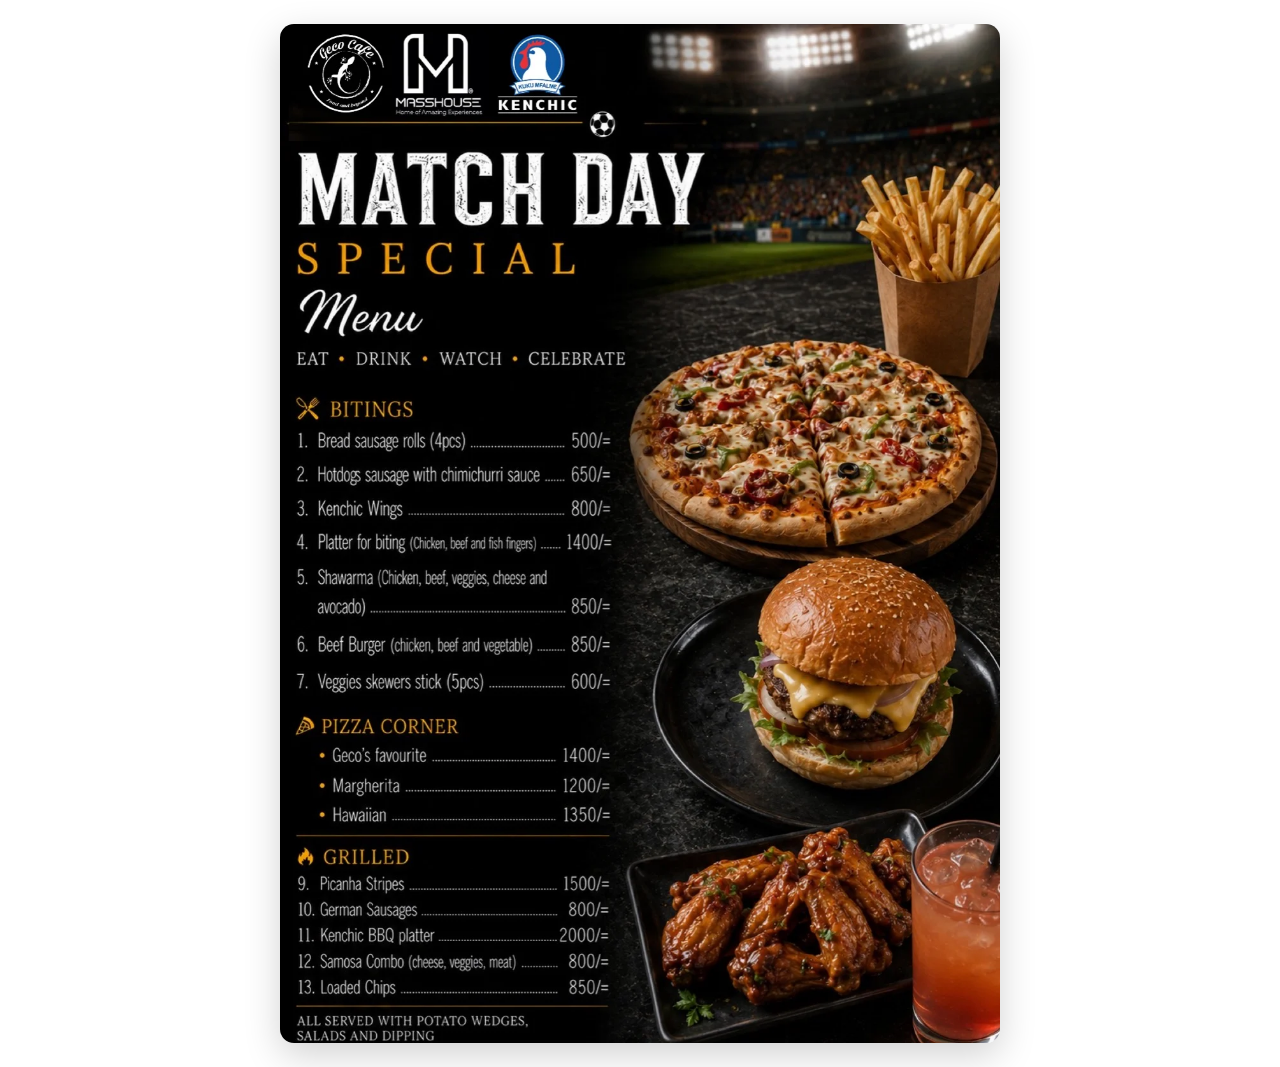
==== index.html @ 07a48db8 "new oage" ====
<!doctype html>
<html lang="en">
<head>
  <meta charset="utf-8">
  <meta name="viewport" content="width=device-width, initial-scale=1, viewport-fit=cover">
  <meta name="theme-color" content="#ffffff">

  <title>Match Day Special — Geco Cafe × Masshouse × Kenchic</title>
  <meta name="description" content="Match Day Special menu — bitings, pizza corner, grilled platters. Eat. Drink. Watch. Celebrate. Served at Masshouse with Geco Cafe and Kenchic.">

  <link rel="icon" type="image/png" sizes="32x32" href="assets/favicon-32.png">
  <link rel="icon" type="image/png" sizes="16x16" href="assets/favicon-16.png">
  <link rel="apple-touch-icon" href="assets/apple-touch-icon.png">
  <link rel="manifest" href="manifest.webmanifest">

  <meta property="og:type" content="website">
  <meta property="og:site_name" content="Match Day Special">
  <meta property="og:title" content="Match Day Special — Geco Cafe × Masshouse × Kenchic">
  <meta property="og:description" content="Bitings, pizza, grilled platters. Eat. Drink. Watch. Celebrate.">
  <meta property="og:image" content="assets/match-day-menu.jpg">

  <meta name="twitter:card" content="summary_large_image">
  <meta name="twitter:title" content="Match Day Special — Geco Cafe × Masshouse × Kenchic">
  <meta name="twitter:description" content="Bitings, pizza, grilled platters. Eat. Drink. Watch. Celebrate.">
  <meta name="twitter:image" content="assets/match-day-menu.jpg">

  <link rel="stylesheet" href="styles.css">
</head>
<body>
  <main class="menu">
    <picture>
      <source srcset="assets/match-day-menu.webp" type="image/webp">
      <img src="assets/match-day-menu.jpg"
           alt="Match Day Special menu — Geco Cafe, Masshouse, Kenchic. Bitings, Pizza Corner, and Grilled sections with prices in KES."
           width="1130" height="1600"
           decoding="async" fetchpriority="high">
    </picture>
  </main>
</body>
</html>
---- styles.css ----
* { box-sizing: border-box; }

html, body {
  margin: 0;
  padding: 0;
  background: #ffffff;
  font-family: -apple-system, BlinkMacSystemFont, "Segoe UI", Roboto, "Helvetica Neue", Arial, sans-serif;
  -webkit-text-size-adjust: 100%;
  -webkit-tap-highlight-color: transparent;
}

body {
  min-height: 100vh;
  min-height: 100dvh;
  display: flex;
  justify-content: center;
  align-items: center;
  padding: env(safe-area-inset-top) env(safe-area-inset-right) env(safe-area-inset-bottom) env(safe-area-inset-left);
}

.menu {
  width: 100%;
  max-width: 720px;
  margin: 0 auto;
}

.menu picture,
.menu img {
  display: block;
  width: 100%;
  height: auto;
}

@media (min-width: 760px) {
  body {
    padding-top: 24px;
    padding-bottom: 24px;
  }

  .menu {
    box-shadow: 0 12px 36px rgba(0, 0, 0, 0.18);
    border-radius: 14px;
    overflow: hidden;
  }
}
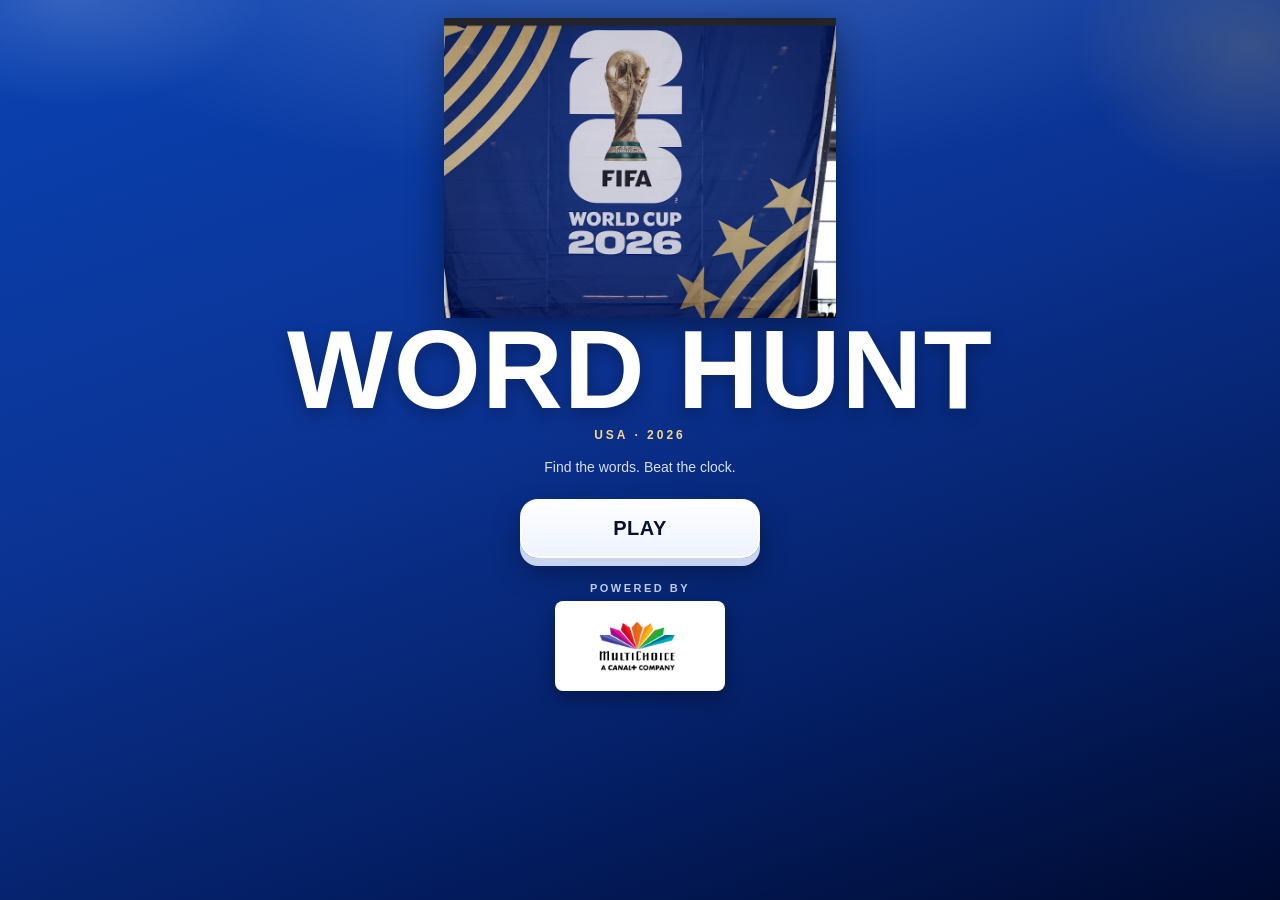
==== commit 1c7832de: "Make World Cup 26 Word Hunt the landing page Rename worldcup.html -> index.html so the root domain r" ====
--- a/index.html
+++ b/index.html
@@ -1,40 +1,864 @@
 <!doctype html>
 <html lang="en">
 <head>
-  <meta charset="utf-8">
-  <meta name="viewport" content="width=device-width, initial-scale=1, viewport-fit=cover">
-  <meta name="theme-color" content="#ffffff">
-
-  <title>Match Day Special — Geco Cafe × Masshouse × Kenchic</title>
-  <meta name="description" content="Match Day Special menu — bitings, pizza corner, grilled platters. Eat. Drink. Watch. Celebrate. Served at Masshouse with Geco Cafe and Kenchic.">
-
-  <link rel="icon" type="image/png" sizes="32x32" href="assets/favicon-32.png">
-  <link rel="icon" type="image/png" sizes="16x16" href="assets/favicon-16.png">
-  <link rel="apple-touch-icon" href="assets/apple-touch-icon.png">
-  <link rel="manifest" href="manifest.webmanifest">
-
-  <meta property="og:type" content="website">
-  <meta property="og:site_name" content="Match Day Special">
-  <meta property="og:title" content="Match Day Special — Geco Cafe × Masshouse × Kenchic">
-  <meta property="og:description" content="Bitings, pizza, grilled platters. Eat. Drink. Watch. Celebrate.">
-  <meta property="og:image" content="assets/match-day-menu.jpg">
-
-  <meta name="twitter:card" content="summary_large_image">
-  <meta name="twitter:title" content="Match Day Special — Geco Cafe × Masshouse × Kenchic">
-  <meta name="twitter:description" content="Bitings, pizza, grilled platters. Eat. Drink. Watch. Celebrate.">
-  <meta name="twitter:image" content="assets/match-day-menu.jpg">
-
-  <link rel="stylesheet" href="styles.css">
+<meta charset="utf-8">
+<!-- Always fetch the latest HTML — never serve a stale cached copy after a redeploy -->
+<meta http-equiv="Cache-Control" content="no-cache, no-store, must-revalidate">
+<meta http-equiv="Pragma" content="no-cache">
+<meta http-equiv="Expires" content="0">
+<meta name="viewport" content="width=device-width, initial-scale=1, maximum-scale=1, user-scalable=no, viewport-fit=cover">
+<meta name="theme-color" content="#0e3597">
+<title>World Cup 26 · Word Hunt</title>
+<style>
+  :root{
+    --blue:#1747b7;
+    --blue-mid:#0b3393;
+    --blue-deep:#041e63;
+    --navy:#000a2f;
+    --red:#d91812;
+    --green:#05824f;
+    --white:#ffffff;
+    --gold:#f5c84e;
+    --gold-deep:#e0a92e;
+    --gold-light:#ffe08a;
+    --ink:#0a1430;
+    --paper:#eef3ff;
+    --found:#19c37d;
+    --sel:#f5c84e;
+  }
+  *{box-sizing:border-box; -webkit-tap-highlight-color:transparent;}
+  html,body{margin:0; height:100%;}
+  body{
+    font-family:-apple-system,BlinkMacSystemFont,"Segoe UI",Roboto,Helvetica,Arial,sans-serif;
+    background:
+      radial-gradient(120% 70% at 50% -12%,rgba(255,255,255,.22),transparent 46%),
+      linear-gradient(160deg,#0a42b2 0%,var(--blue-mid) 42%,var(--blue-deep) 74%,var(--navy) 100%);
+    color:var(--paper);
+    height:100vh; height:100svh; min-height:100svh; width:100vw; overflow:hidden;
+    display:flex; flex-direction:column;
+    user-select:none; -webkit-user-select:none;
+    overscroll-behavior:none; -webkit-text-size-adjust:100%;
+  }
+
+  /* ---------- animated backdrop ---------- */
+  .glow{position:fixed; inset:-20%; z-index:0; pointer-events:none;
+    background:
+      radial-gradient(closest-side at 18% 14%,rgba(255,255,255,.16),transparent 64%),
+      radial-gradient(closest-side at 84% 18%,rgba(245,200,78,.2),transparent 62%);
+    }
+  @keyframes drift{0%{transform:translate(-10%,-6%) scale(1);} 100%{transform:translate(10%,9%) scale(1.25);}}
+  .pitch{display:none;}
+  .pitch span{position:absolute; bottom:-15%; border-radius:50%; opacity:.12;
+    border:2px solid rgba(255,255,255,.5);
+    background:radial-gradient(circle at 35% 30%,rgba(255,255,255,.22),transparent 62%);
+    animation:floatUp linear infinite;}
+  .ribbons{display:none;}
+  .ribbons:before,.ribbons:after{content:""; position:absolute; width:58vmax; height:58vmax; border-radius:50%;
+    border:clamp(18px,4vw,40px) solid rgba(245,200,78,.52); opacity:.65;}
+  .ribbons:before{left:-42vmax; top:-18vmax;}
+  .ribbons:after{right:-40vmax; bottom:-36vmax;}
+  .host-sash{display:none; position:fixed; inset:auto -16vw 7vh auto; z-index:0; pointer-events:none; width:70vw; max-width:380px; height:150px;
+    background:linear-gradient(90deg,var(--blue-deep) 0 33%,var(--white) 33% 40%,var(--red) 40% 68%,var(--white) 68% 74%,var(--green) 74%);
+    opacity:.2; transform:rotate(-18deg); border-radius:100px; filter:blur(.2px);}
+  @keyframes floatUp{
+    0%{transform:translateY(0) rotate(0);}
+    100%{transform:translateY(-125vh) rotate(360deg);}
+  }
+
+  .screen{position:absolute; inset:0; z-index:1; display:flex; flex-direction:column; overflow:hidden;}
+  /* Default hide = fully removed from layout (used by the in-game result box,
+     so the NEXT VICTIM button never reserves space or gets clipped). */
+  .hidden{display:none !important;}
+  /* Whole SCREENS stay laid out but invisible, so their images decode up front
+     while the start screen shows — PLAY swaps are then instant, never a flash. */
+  .screen.hidden{display:flex !important; visibility:hidden !important; pointer-events:none !important;
+    backdrop-filter:none !important; -webkit-backdrop-filter:none !important;}
+  .screen.hidden, .screen.hidden *{animation-play-state:paused !important;}
+
+  /* ---------- Start screen ---------- */
+  #start{align-items:center; justify-content:flex-start; text-align:center; padding:18px 24px 22px; gap:8px;}
+  .wc26logo{margin-bottom:2px; animation:floaty 3.2s ease-in-out infinite;
+    min-height:min(34dvh,300px); display:flex; align-items:center; justify-content:center;}
+  .wc26logo img{display:block; height:min(34dvh,300px); width:min(92vw,560px); object-fit:contain;
+    filter:drop-shadow(0 10px 18px rgba(0,0,0,.45));}
+  @keyframes floaty{0%,100%{transform:translateY(0);} 50%{transform:translateY(-7px);}}
+  #start h1{margin:-4px 0 0; font-size:clamp(48px,16vw,112px); font-weight:900; letter-spacing:1px; line-height:.82;
+    color:#fff; text-shadow:0 5px 18px rgba(0,0,0,.3); animation:riseIn .6s .05s ease both;}
+  @keyframes riseIn{from{opacity:0; transform:translateY(18px);} to{opacity:1; transform:none;}}
+  .tag{margin:4px 0 2px; font-size:12px; letter-spacing:3px; font-weight:800; color:var(--gold-light); opacity:.96;}
+  #start p{margin:6px 0 6px; max-width:280px; opacity:.9; font-size:14px; line-height:1.4;}
+  .rules{display:flex; gap:12px; margin:10px 0 8px;}
+  .rule{background:rgba(255,255,255,.08); border:1px solid rgba(255,255,255,.16);
+    border-radius:14px; padding:9px 14px; font-size:12px; min-width:70px;}
+  .rule b{display:block; font-size:19px; color:var(--gold);}
+
+  .btn{
+    appearance:none; border:0; cursor:pointer;
+    background:linear-gradient(180deg,var(--gold),var(--gold-deep));
+    color:#3a2a05; font-weight:900; font-size:20px; letter-spacing:.5px;
+    padding:16px 46px; border-radius:999px;
+    box-shadow:0 8px 0 var(--gold-deep),0 12px 22px rgba(0,0,0,.35);
+    animation:none;
+  }
+  #playBtn{
+    margin:8px 0 0; min-width:240px;
+    background:linear-gradient(180deg,#fff,#eef3ff);
+    color:#07102d; border:2px solid rgba(255,255,255,.95);
+    border-radius:18px; box-shadow:0 8px 0 #c9d4f0,0 14px 28px rgba(0,0,0,.34);
+    animation:playPulse 2.4s ease-in-out infinite;
+  }
+  #playBtn:active{box-shadow:0 4px 0 #c9d4f0,0 7px 14px rgba(0,0,0,.32);}
+  @keyframes glow{
+    0%,100%{box-shadow:0 8px 0 var(--gold-deep),0 12px 22px rgba(0,0,0,.35),0 0 0 rgba(245,200,78,0);}
+    50%{box-shadow:0 8px 0 var(--gold-deep),0 12px 28px rgba(0,0,0,.4),0 0 26px rgba(245,200,78,.55);}
+  }
+  @keyframes playPulse{0%,100%{transform:scale(1);} 50%{transform:scale(1.035);}}
+  @keyframes playGlow{
+    0%,100%{box-shadow:0 8px 0 #c9d4f0,0 14px 28px rgba(0,0,0,.34),0 0 0 rgba(255,255,255,0);}
+    50%{box-shadow:0 8px 0 #c9d4f0,0 16px 34px rgba(0,0,0,.4),0 0 28px rgba(255,255,255,.42);}
+  }
+  .btn:active{transform:translateY(4px); animation:none;
+    box-shadow:0 4px 0 var(--gold-deep),0 6px 12px rgba(0,0,0,.35);}
+
+  /* ---------- Game screen ---------- */
+  #game{padding:6px 6px calc(6px + env(safe-area-inset-bottom)); align-items:center; justify-content:center;}
+  .phone{
+    /* Big PHONE screen: fills the width on real phones, but stays phone-shaped and
+       centered on bigger screens so letters stay square and nothing stretches. */
+    width:min(96vw, 480px); height:min(100%, 960px); max-height:100%; margin:auto;
+    display:flex; flex-direction:column; overflow:hidden;
+    background:linear-gradient(180deg,rgba(255,255,255,.12),rgba(255,255,255,.04));
+    border:1px solid rgba(255,255,255,.24); border-radius:22px;
+    box-shadow:0 22px 60px rgba(0,0,0,.36);
+  }
+  .gamebrand{
+    flex:0 0 auto; display:grid; grid-template-columns:auto 1fr auto; align-items:center; gap:9px;
+    padding:9px 10px 7px; border-bottom:1px solid rgba(255,255,255,.14);
+    background:linear-gradient(180deg,rgba(0,10,47,.4),rgba(0,10,47,.08));
+  }
+  .gamebrand .miniwc img{display:block; width:clamp(70px,8vw,116px); height:clamp(52px,5.9vw,86px); object-fit:cover; object-position:center;
+    border-radius:6px; filter:drop-shadow(0 5px 8px rgba(0,0,0,.35));}
+  .gamebrand h2{margin:0; color:#fff; font-size:clamp(18px,2.4vw,28px); line-height:1; font-weight:900; text-transform:uppercase;}
+  .gamebrand span{display:block; margin-top:3px; color:var(--gold-light); font-size:clamp(9px,1.3vw,13px); letter-spacing:2px; font-weight:900;}
+  .hostmarks{display:flex; gap:4px; align-items:center;}
+  .hostmarks{display:none;}
+  .hostmarks i{display:block; width:12px; height:12px; border-radius:50%; box-shadow:0 0 0 1px rgba(255,255,255,.5) inset;}
+  .hostmarks i:nth-child(1){background:var(--blue-deep);}
+  .hostmarks i:nth-child(2){background:var(--red);}
+  .hostmarks i:nth-child(3){background:var(--green);}
+  .gamebody{position:relative; flex:1 1 auto; min-height:0; display:flex; flex-direction:column; padding:8px 9px 7px; overflow:hidden;}
+  .gamebody:before{content:""; position:absolute; inset:0; z-index:-1;
+    background:linear-gradient(180deg,rgba(3,20,76,.78),rgba(3,20,76,.9)),url("[data-uri]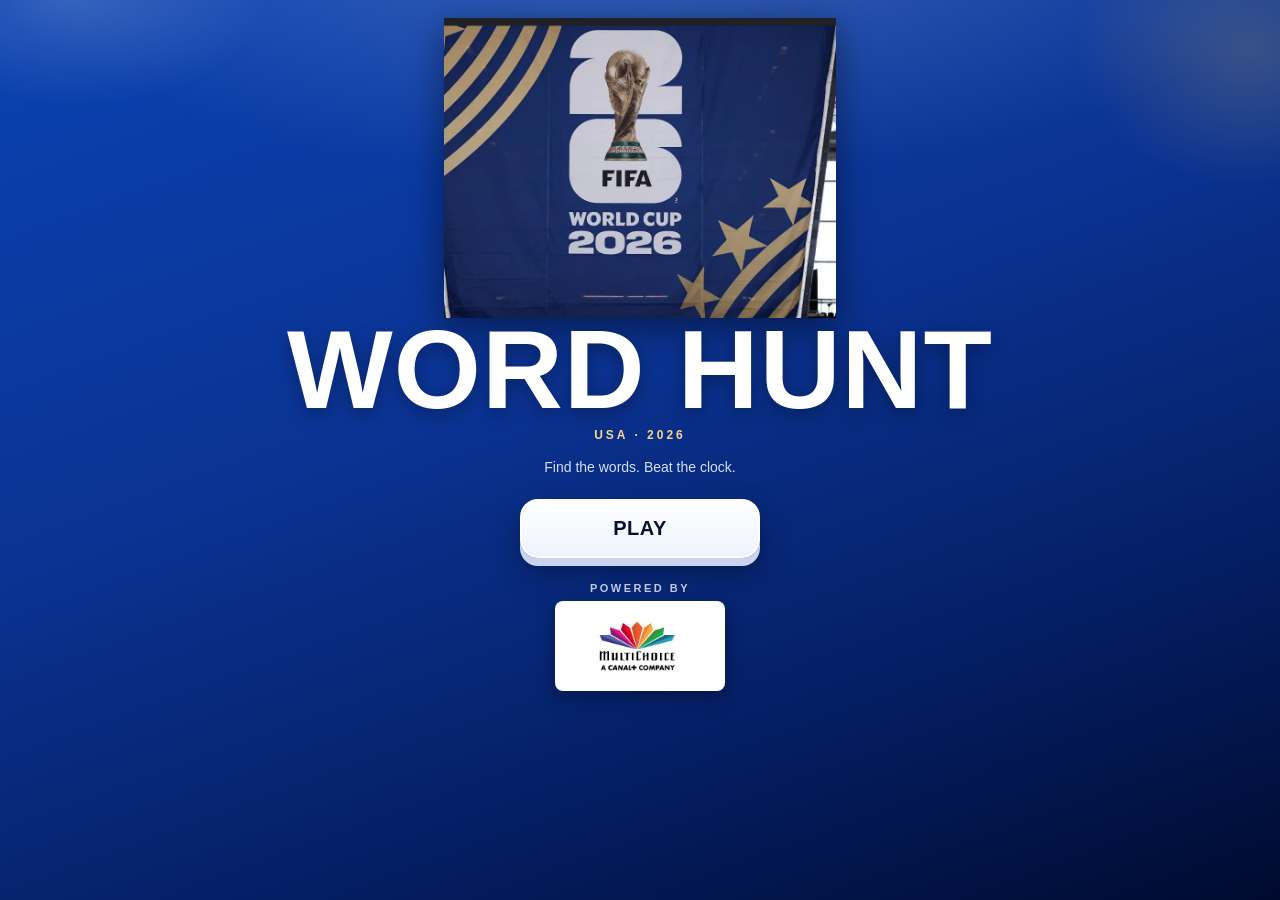
==== commit 2c5dba3f: "new pages" ====
--- a/index.html
+++ b/index.html
@@ -9,6 +9,9 @@
 <meta name="viewport" content="width=device-width, initial-scale=1, maximum-scale=1, user-scalable=no, viewport-fit=cover">
 <meta name="theme-color" content="#0e3597">
 <title>World Cup 26 · Word Hunt</title>
+<link rel="icon" type="image/png" sizes="32x32" href="assets/favicon-32.png?v=2">
+<link rel="icon" type="image/png" sizes="16x16" href="assets/favicon-16.png?v=2">
+<link rel="apple-touch-icon" href="assets/apple-touch-icon.png?v=2">
 <style>
   :root{
     --blue:#1747b7;
@@ -148,7 +151,7 @@
   .hostmarks i:nth-child(3){background:var(--green);}
   .gamebody{position:relative; flex:1 1 auto; min-height:0; display:flex; flex-direction:column; padding:8px 9px 7px; overflow:hidden;}
   .gamebody:before{content:""; position:absolute; inset:0; z-index:-1;
-    background:linear-gradient(180deg,rgba(3,20,76,.78),rgba(3,20,76,.9)),url("[data-uri]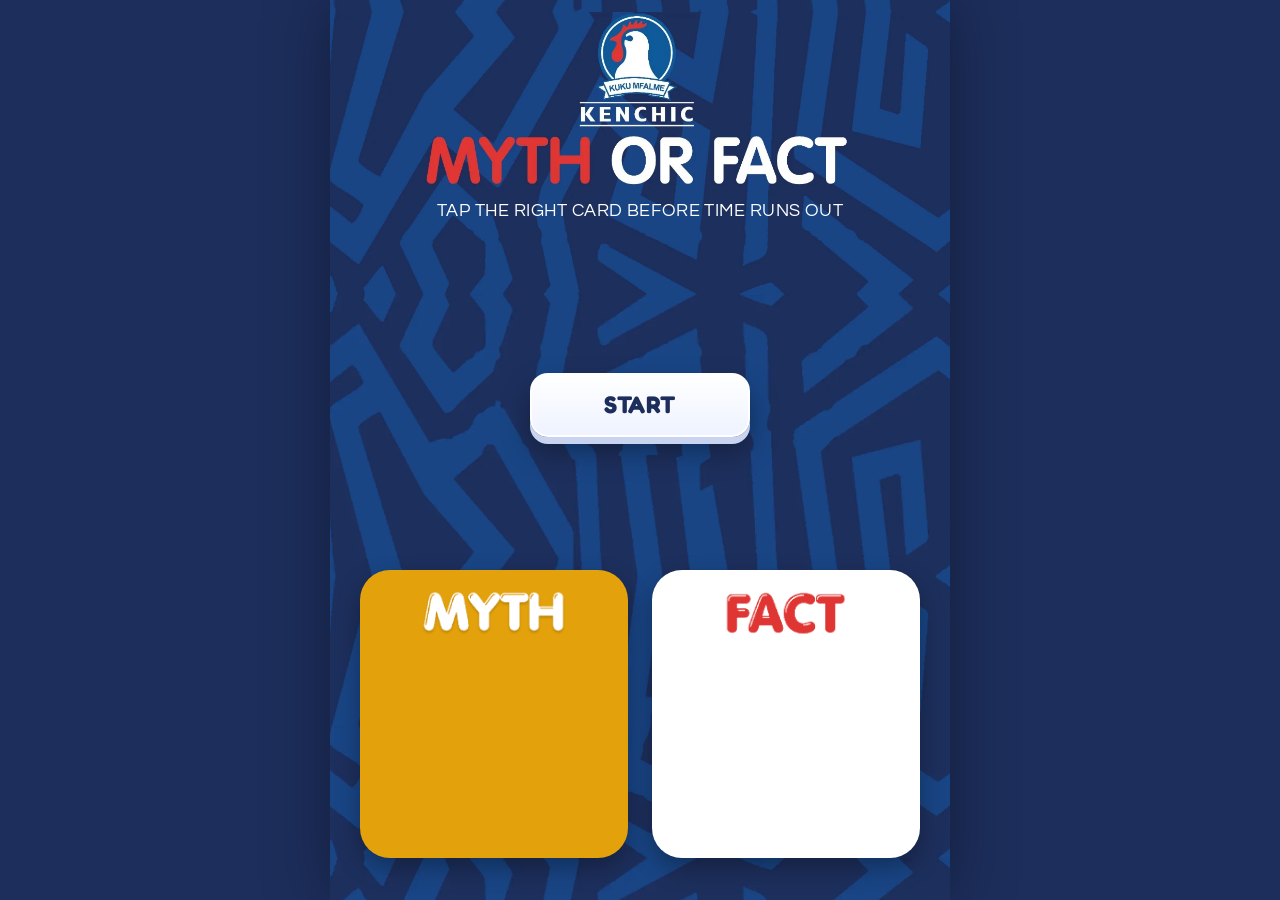
==== commit 3aee888a: "new pages" ====
--- a/index.html
+++ b/index.html
@@ -2,392 +2,242 @@
 <html lang="en">
 <head>
 <meta charset="utf-8">
-<!-- Always fetch the latest HTML — never serve a stale cached copy after a redeploy -->
-<meta http-equiv="Cache-Control" content="no-cache, no-store, must-revalidate">
+<!-- Revalidate the HTML on every load (always fresh after a redeploy) but let the browser
+     reuse a cached copy on a 304. Authoritative caching headers are set in .htaccess. -->
+<meta http-equiv="Cache-Control" content="no-cache, must-revalidate">
 <meta http-equiv="Pragma" content="no-cache">
 <meta http-equiv="Expires" content="0">
-<meta name="viewport" content="width=device-width, initial-scale=1, maximum-scale=1, user-scalable=no, viewport-fit=cover">
-<meta name="theme-color" content="#0e3597">
-<title>World Cup 26 · Word Hunt</title>
+<meta name="viewport" content="width=device-width, initial-scale=1, maximum-scale=1, user-scalable=no">
+<meta name="theme-color" content="#1d2e5c">
+<title>Kenchic · Myth or Fact</title>
+<meta name="description" content="Kenchic Myth or Fact: read the statement and tap MYTH or FACT before the 10 seconds run out.">
+<meta property="og:type" content="website">
+<meta property="og:title" content="Kenchic · Myth or Fact">
+<meta property="og:description" content="One statement. Ten seconds. Myth or fact?">
+<meta property="og:image" content="assets/myth-or-fact/og-image.jpg">
+<meta name="twitter:card" content="summary_large_image">
 <link rel="icon" type="image/png" sizes="32x32" href="assets/favicon-32.png?v=2">
 <link rel="icon" type="image/png" sizes="16x16" href="assets/favicon-16.png?v=2">
 <link rel="apple-touch-icon" href="assets/apple-touch-icon.png?v=2">
+<!-- Board artwork paints the header, so fetch it during parse. Built by source/build_myth_or_fact.py -->
+<link rel="preload" as="image" href="assets/myth-or-fact/header.webp?v=1" fetchpriority="high">
+<link rel="preload" as="image" href="assets/myth-or-fact/pattern.webp?v=1">
+<link rel="preconnect" href="https://fonts.googleapis.com">
+<link rel="preconnect" href="https://fonts.gstatic.com" crossorigin>
+<link rel="stylesheet" href="https://fonts.googleapis.com/css2?family=Fredoka:wght@500;600;700&family=Questrial&display=swap">
 <style>
   :root{
-    --blue:#1747b7;
-    --blue-mid:#0b3393;
-    --blue-deep:#041e63;
-    --navy:#000a2f;
-    --red:#d91812;
-    --green:#05824f;
-    --white:#ffffff;
-    --gold:#f5c84e;
-    --gold-deep:#e0a92e;
-    --gold-light:#ffe08a;
-    --ink:#0a1430;
-    --paper:#eef3ff;
-    --found:#19c37d;
-    --sel:#f5c84e;
+    --navy:#1d2e5c;     /* board pattern, dark tone */
+    --red:#df3633;      /* MYTH OR FACT red */
+    --yellow:#e3a20b;   /* MYTH card */
+    --green:#1e9e4a;    /* right answer */
+    --ink:#1d2e5c;
+    /* The header IS the board artwork, scaled so the MYTH OR FACT title is --tw wide.
+       Both background layers and the masthead spacer derive from --bw, so the baked-in
+       logo/title and the pattern below always line up at every screen size. */
+    --tw:min(84vw,420px);
+    --bw:calc(var(--tw) * 1.968);   /* 1600px board / 813px title */
+    --top:12px;
   }
   *{box-sizing:border-box; -webkit-tap-highlight-color:transparent;}
-  html,body{margin:0; height:100%;}
+  html,body{margin:0;}
   body{
-    font-family:-apple-system,BlinkMacSystemFont,"Segoe UI",Roboto,Helvetica,Arial,sans-serif;
+    min-height:100vh; min-height:100svh;
+    background:var(--navy); color:#fff;
+    font-family:"Fredoka",-apple-system,BlinkMacSystemFont,"Segoe UI",Roboto,Helvetica,Arial,sans-serif;
+    user-select:none; -webkit-user-select:none; -webkit-text-size-adjust:100%;
+  }
+  .sr{position:absolute; width:1px; height:1px; overflow:hidden; clip:rect(0 0 0 0); white-space:nowrap;}
+
+  /* ---------- page column ---------- */
+  .app{
+    display:flex; flex-direction:column;
+    width:100%; max-width:620px; min-height:100vh; min-height:100svh; margin:0 auto;
+    padding:0 clamp(14px,4vw,24px) calc(16px + env(safe-area-inset-bottom));
     background:
-      radial-gradient(120% 70% at 50% -12%,rgba(255,255,255,.22),transparent 46%),
-      linear-gradient(160deg,#0a42b2 0%,var(--blue-mid) 42%,var(--blue-deep) 74%,var(--navy) 100%);
-    color:var(--paper);
-    height:100vh; height:100svh; min-height:100svh; width:100vw; overflow:hidden;
-    display:flex; flex-direction:column;
-    user-select:none; -webkit-user-select:none;
-    overscroll-behavior:none; -webkit-text-size-adjust:100%;
-  }
-
-  /* ---------- animated backdrop ---------- */
-  .glow{position:fixed; inset:-20%; z-index:0; pointer-events:none;
-    background:
-      radial-gradient(closest-side at 18% 14%,rgba(255,255,255,.16),transparent 64%),
-      radial-gradient(closest-side at 84% 18%,rgba(245,200,78,.2),transparent 62%);
-    }
-  @keyframes drift{0%{transform:translate(-10%,-6%) scale(1);} 100%{transform:translate(10%,9%) scale(1.25);}}
-  .pitch{display:none;}
-  .pitch span{position:absolute; bottom:-15%; border-radius:50%; opacity:.12;
-    border:2px solid rgba(255,255,255,.5);
-    background:radial-gradient(circle at 35% 30%,rgba(255,255,255,.22),transparent 62%);
-    animation:floatUp linear infinite;}
-  .ribbons{display:none;}
-  .ribbons:before,.ribbons:after{content:""; position:absolute; width:58vmax; height:58vmax; border-radius:50%;
-    border:clamp(18px,4vw,40px) solid rgba(245,200,78,.52); opacity:.65;}
-  .ribbons:before{left:-42vmax; top:-18vmax;}
-  .ribbons:after{right:-40vmax; bottom:-36vmax;}
-  .host-sash{display:none; position:fixed; inset:auto -16vw 7vh auto; z-index:0; pointer-events:none; width:70vw; max-width:380px; height:150px;
-    background:linear-gradient(90deg,var(--blue-deep) 0 33%,var(--white) 33% 40%,var(--red) 40% 68%,var(--white) 68% 74%,var(--green) 74%);
-    opacity:.2; transform:rotate(-18deg); border-radius:100px; filter:blur(.2px);}
-  @keyframes floatUp{
-    0%{transform:translateY(0) rotate(0);}
-    100%{transform:translateY(-125vh) rotate(360deg);}
-  }
-
-  .screen{position:absolute; inset:0; z-index:1; display:flex; flex-direction:column; overflow:hidden;}
-  /* Default hide = fully removed from layout (used by the in-game result box,
-     so the NEXT VICTIM button never reserves space or gets clipped). */
-  .hidden{display:none !important;}
-  /* Whole SCREENS stay laid out but invisible, so their images decode up front
-     while the start screen shows — PLAY swaps are then instant, never a flash. */
-  .screen.hidden{display:flex !important; visibility:hidden !important; pointer-events:none !important;
-    backdrop-filter:none !important; -webkit-backdrop-filter:none !important;}
-  .screen.hidden, .screen.hidden *{animation-play-state:paused !important;}
-
-  /* ---------- Start screen ---------- */
-  #start{align-items:center; justify-content:flex-start; text-align:center; padding:18px 24px 22px; gap:8px;}
-  .wc26logo{margin-bottom:2px; animation:floaty 3.2s ease-in-out infinite;
-    min-height:min(34dvh,300px); display:flex; align-items:center; justify-content:center;}
-  .wc26logo img{display:block; height:min(34dvh,300px); width:min(92vw,560px); object-fit:contain;
-    filter:drop-shadow(0 10px 18px rgba(0,0,0,.45));}
-  @keyframes floaty{0%,100%{transform:translateY(0);} 50%{transform:translateY(-7px);}}
-  #start h1{margin:-4px 0 0; font-size:clamp(48px,16vw,112px); font-weight:900; letter-spacing:1px; line-height:.82;
-    color:#fff; text-shadow:0 5px 18px rgba(0,0,0,.3); animation:riseIn .6s .05s ease both;}
-  @keyframes riseIn{from{opacity:0; transform:translateY(18px);} to{opacity:1; transform:none;}}
-  .tag{margin:4px 0 2px; font-size:12px; letter-spacing:3px; font-weight:800; color:var(--gold-light); opacity:.96;}
-  #start p{margin:6px 0 6px; max-width:280px; opacity:.9; font-size:14px; line-height:1.4;}
-  .rules{display:flex; gap:12px; margin:10px 0 8px;}
-  .rule{background:rgba(255,255,255,.08); border:1px solid rgba(255,255,255,.16);
-    border-radius:14px; padding:9px 14px; font-size:12px; min-width:70px;}
-  .rule b{display:block; font-size:19px; color:var(--gold);}
+      url("assets/myth-or-fact/header.webp?v=1") center var(--top) / var(--bw) auto no-repeat,
+      url("assets/myth-or-fact/pattern.webp?v=1") center calc(var(--top) + var(--bw) * .34125) / var(--bw) auto repeat-y,
+      var(--navy);
+  }
+  @media (min-width:700px){ .app{box-shadow:0 0 60px rgba(0,0,0,.35);} }
+  .masthead{flex:0 0 auto; height:calc(var(--top) + var(--bw) * .2125);} /* down to the title baseline */
+  .instr{margin:clamp(8px,1.6svh,16px) 0 0; text-align:center; font-family:"Questrial",sans-serif;
+    font-size:calc(var(--tw) * .042); letter-spacing:.02em;}
+
+  /* statement + cards sit together, centred in whatever height is left */
+  .play{flex:1 0 auto; display:flex; flex-direction:column; justify-content:center;
+    gap:clamp(10px,2.2svh,22px); padding-top:clamp(8px,1.6svh,16px);}
+
+  /* ---------- statement area ---------- */
+  .stage{display:flex; flex-direction:column; align-items:center; justify-content:center;
+    gap:clamp(8px,1.6svh,14px); min-height:clamp(200px,33svh,290px);}
+  .badge{height:52px; display:flex; align-items:center; justify-content:center;}
+
+  .timer{position:relative; width:52px; height:52px; border-radius:50%; background:#fff;
+    box-shadow:0 6px 16px rgba(0,0,0,.3);}
+  .timer svg{position:absolute; inset:0; width:100%; height:100%; transform:rotate(-90deg);}
+  .timer circle{fill:none; stroke-width:4;}
+  .timer .track{stroke:#e3e8f3;}
+  .timer .ring{stroke:var(--yellow); stroke-linecap:round; stroke-dasharray:131.95; stroke-dashoffset:0;}
+  .timer b{position:absolute; inset:0; display:flex; align-items:center; justify-content:center;
+    color:var(--ink); font-weight:700; font-size:22px; font-variant-numeric:tabular-nums;}
+  .timer.low .ring{stroke:var(--red);}
+  .timer.low b{color:var(--red); animation:beat 1s ease infinite;}
+
+  .verdict{display:inline-flex; align-items:center; gap:.35em; height:44px; padding:0 20px; border-radius:999px;
+    font-weight:600; font-size:clamp(15px,4.4vw,19px); color:#fff; box-shadow:0 6px 16px rgba(0,0,0,.3);
+    animation:pop .35s ease both;}
+  .verdict b{font-weight:700;}
+  .verdict.right{background:var(--green);}
+  .verdict.wrong{background:var(--red);}
+  .verdict.timeout{background:#fff; color:var(--ink);}
+  .verdict.timeout b{color:var(--red);}
+
+  .qcard{width:100%; max-width:480px; padding:clamp(14px,2.4svh,22px) 20px; border-radius:18px;
+    background:#fff; color:var(--ink); text-align:center; box-shadow:0 14px 32px rgba(0,0,0,.35);}
+  .qcard.pop{animation:pop .45s cubic-bezier(.2,1.4,.4,1) both;}
+  .statement{margin:0; font-weight:600; font-size:clamp(18px,5.2vw,25px); line-height:1.25;}
 
   .btn{
-    appearance:none; border:0; cursor:pointer;
-    background:linear-gradient(180deg,var(--gold),var(--gold-deep));
-    color:#3a2a05; font-weight:900; font-size:20px; letter-spacing:.5px;
-    padding:16px 46px; border-radius:999px;
-    box-shadow:0 8px 0 var(--gold-deep),0 12px 22px rgba(0,0,0,.35);
-    animation:none;
-  }
-  #playBtn{
-    margin:8px 0 0; min-width:240px;
-    background:linear-gradient(180deg,#fff,#eef3ff);
-    color:#07102d; border:2px solid rgba(255,255,255,.95);
-    border-radius:18px; box-shadow:0 8px 0 #c9d4f0,0 14px 28px rgba(0,0,0,.34);
-    animation:playPulse 2.4s ease-in-out infinite;
-  }
-  #playBtn:active{box-shadow:0 4px 0 #c9d4f0,0 7px 14px rgba(0,0,0,.32);}
-  @keyframes glow{
-    0%,100%{box-shadow:0 8px 0 var(--gold-deep),0 12px 22px rgba(0,0,0,.35),0 0 0 rgba(245,200,78,0);}
-    50%{box-shadow:0 8px 0 var(--gold-deep),0 12px 28px rgba(0,0,0,.4),0 0 26px rgba(245,200,78,.55);}
-  }
-  @keyframes playPulse{0%,100%{transform:scale(1);} 50%{transform:scale(1.035);}}
-  @keyframes playGlow{
-    0%,100%{box-shadow:0 8px 0 #c9d4f0,0 14px 28px rgba(0,0,0,.34),0 0 0 rgba(255,255,255,0);}
-    50%{box-shadow:0 8px 0 #c9d4f0,0 16px 34px rgba(0,0,0,.4),0 0 28px rgba(255,255,255,.42);}
-  }
-  .btn:active{transform:translateY(4px); animation:none;
-    box-shadow:0 4px 0 var(--gold-deep),0 6px 12px rgba(0,0,0,.35);}
-
-  /* ---------- Game screen ---------- */
-  #game{padding:6px 6px calc(6px + env(safe-area-inset-bottom)); align-items:center; justify-content:center;}
-  .phone{
-    /* Big PHONE screen: fills the width on real phones, but stays phone-shaped and
-       centered on bigger screens so letters stay square and nothing stretches. */
-    width:min(96vw, 480px); height:min(100%, 960px); max-height:100%; margin:auto;
-    display:flex; flex-direction:column; overflow:hidden;
-    background:linear-gradient(180deg,rgba(255,255,255,.12),rgba(255,255,255,.04));
-    border:1px solid rgba(255,255,255,.24); border-radius:22px;
-    box-shadow:0 22px 60px rgba(0,0,0,.36);
-  }
-  .gamebrand{
-    flex:0 0 auto; display:grid; grid-template-columns:auto 1fr auto; align-items:center; gap:9px;
-    padding:9px 10px 7px; border-bottom:1px solid rgba(255,255,255,.14);
-    background:linear-gradient(180deg,rgba(0,10,47,.4),rgba(0,10,47,.08));
-  }
-  .gamebrand .miniwc img{display:block; width:clamp(70px,8vw,116px); height:clamp(52px,5.9vw,86px); object-fit:cover; object-position:center;
-    border-radius:6px; filter:drop-shadow(0 5px 8px rgba(0,0,0,.35));}
-  .gamebrand h2{margin:0; color:#fff; font-size:clamp(18px,2.4vw,28px); line-height:1; font-weight:900; text-transform:uppercase;}
-  .gamebrand span{display:block; margin-top:3px; color:var(--gold-light); font-size:clamp(9px,1.3vw,13px); letter-spacing:2px; font-weight:900;}
-  .hostmarks{display:flex; gap:4px; align-items:center;}
-  .hostmarks{display:none;}
-  .hostmarks i{display:block; width:12px; height:12px; border-radius:50%; box-shadow:0 0 0 1px rgba(255,255,255,.5) inset;}
-  .hostmarks i:nth-child(1){background:var(--blue-deep);}
-  .hostmarks i:nth-child(2){background:var(--red);}
-  .hostmarks i:nth-child(3){background:var(--green);}
-  .gamebody{position:relative; flex:1 1 auto; min-height:0; display:flex; flex-direction:column; padding:8px 9px 7px; overflow:hidden;}
-  .gamebody:before{content:""; position:absolute; inset:0; z-index:-1;
-    background:linear-gradient(180deg,rgba(3,20,76,.78),rgba(3,20,76,.9)),url("assets/worldcup-ball.webp") center / cover no-repeat;
-    opacity:.42;}
-  .hud{display:flex; align-items:center; gap:10px; margin-bottom:8px;}
-  .count{
-    background:rgba(0,0,0,.28); border:1px solid rgba(255,255,255,.16);
-    border-radius:12px; padding:6px 12px; font-weight:800; font-size:clamp(15px,1.9vw,22px); white-space:nowrap;}
-  .count b{color:var(--gold); font-size:clamp(18px,2.3vw,26px);}
-  .timerwrap{flex:1; display:flex; align-items:center; gap:8px;}
-  .clock{font-weight:900; font-variant-numeric:tabular-nums; font-size:clamp(18px,2.3vw,26px); min-width:30px; text-align:right;}
-  .bar{flex:1; height:12px; border-radius:999px; background:rgba(0,0,0,.32); overflow:hidden; border:1px solid rgba(255,255,255,.14);}
-  .bar > i{display:block; height:100%; width:100%; border-radius:999px;
-    background:linear-gradient(90deg,var(--found),var(--gold)); transition:width 1s linear;}
-  .bar.low > i{background:linear-gradient(90deg,#ff6b6b,#ff3b3b);}
-  .bar.low + .clock{color:#ff6b6b; animation:pulse 1s ease infinite;}
-  @keyframes pulse{0%,100%{transform:scale(1);} 50%{transform:scale(1.22);}}
-
-  .question{
-    text-align:center; line-height:1.25;
-    padding:8px 12px; margin-bottom:7px; border-radius:12px;
-    background:rgba(0,0,0,.24); border:1px solid rgba(255,255,255,.16); color:#fff;
-    animation:qIn .4s ease both;}
-  @keyframes qIn{from{opacity:0; transform:translateY(-8px);} to{opacity:1; transform:none;}}
-  .q-kicker{display:block; font-size:clamp(11px,1.5vw,16px); letter-spacing:2.5px; font-weight:800; color:var(--gold);}
-  .q-main{display:block; font-size:clamp(16px,2.3vw,26px); font-weight:800; margin-top:2px;}
-
-  /* grid takes the upper ~3/4 */
-  .gridwrap{flex:1 1 auto; display:flex; align-items:center; justify-content:center; min-height:0; min-width:0; width:100%;}
-  #grid{
-    /* Largest square that fits BOTH the available width and height — pure CSS,
-       so the board can never spill past the edges or crop, even before JS runs. */
-    width:auto; height:100%; aspect-ratio:1/1; max-width:100%; max-height:100%; margin:auto;
-    flex:0 0 auto; overflow:hidden; contain:layout paint;
-    display:grid; grid-template-columns:repeat(7,minmax(0,1fr)); grid-template-rows:repeat(7,minmax(0,1fr));
-    grid-auto-rows:minmax(0,1fr); gap:5px; touch-action:none;
-    background:linear-gradient(180deg,rgba(255,255,255,.14),rgba(0,0,0,.18)); padding:7px; border-radius:14px;
-    border:1px solid rgba(255,255,255,.2); box-shadow:inset 0 0 0 1px rgba(255,255,255,.08);}
-  .cell{
-    display:flex; align-items:center; justify-content:center;
-    min-width:0; min-height:0; overflow:hidden;
-    background:linear-gradient(180deg,#fff,var(--paper)); color:var(--ink);
-    border-radius:8px; font-weight:800; text-transform:uppercase;
-    font-size:var(--cell-font,clamp(16px,5.2vw,40px)); line-height:1; user-select:none;}
-  @keyframes cellIn{from{opacity:0; transform:scale(.4);} to{opacity:1; transform:none;}}
-  .cell.sel{background:var(--sel); color:#3a2a05; transform:scale(1.04);}
-  .cell.found{background:var(--found); color:#fff; animation:cellPop .35s ease;}
-  .cell.miss{background:#ec3b3b; color:#fff; animation:cellPop .35s ease;}
-  @keyframes cellPop{0%{transform:scale(1);} 45%{transform:scale(1.28);} 100%{transform:scale(1);}}
-
-  /* timeout result bar (replaces the answer list) */
-  .result{flex:0 0 auto; display:flex; flex-direction:column; align-items:center; gap:8px;
-    padding:8px 12px 0; visibility:hidden;}
-  .result.show{visibility:visible; animation:qIn .35s ease both;}
-  #resultText{font-weight:800; font-size:clamp(15px,1.9vw,22px); color:#fff; text-align:center; line-height:1.3;}
-  .btn-sm{padding:13px 32px; font-size:17px;}
-  .victim-btn{
-    position:relative; overflow:hidden;
-    background:linear-gradient(180deg,#dbe3f4,#bccaea); color:#0a1b45;
-    border:2px solid rgba(140,160,205,.9);
-    border-radius:16px;
-    box-shadow:0 7px 0 #93a6d2,0 12px 24px rgba(0,0,0,.34);
-    animation:victimBounce 1.65s ease-in-out infinite;
-  }
-  .victim-btn:before{
-    content:""; position:absolute; inset:0;
-    background:linear-gradient(90deg,transparent,rgba(11,51,147,.16),transparent);
-    transform:translateX(-120%);
-    animation:victimSweep 2.4s ease-in-out infinite;
-  }
-  .victim-btn:active{box-shadow:0 3px 0 #93a6d2,0 7px 14px rgba(0,0,0,.28);}
-  @keyframes victimBounce{
-    0%,100%{transform:translateY(0);}
-    50%{transform:translateY(-3px);}
-  }
-  @keyframes victimSweep{
-    0%,35%{transform:translateX(-120%);}
-    70%,100%{transform:translateX(120%);}
-  }
-
-  /* ---------- Sponsor branding (MultiChoice, gold) ---------- */
-  .sponsor{display:flex; flex-direction:column; align-items:center; gap:7px; margin-top:16px;}
-  .sponsor .label{font-size:11px; letter-spacing:2.5px; opacity:.8; font-weight:800;}
-  .mcbug{background:#fff; border:1px solid rgba(255,255,255,.5);
-    border-radius:8px; padding:8px 14px; box-shadow:0 6px 18px rgba(0,0,0,.35);}
-  .mcbug img{display:block; height:72px; width:auto; max-width:min(74vw,250px); object-fit:contain;}
-  .card .sponsor{margin:16px 0 0;}
-
-  /* ---------- Modal ---------- */
-  #modal{align-items:center; justify-content:center; padding:24px; z-index:6;
-    background:rgba(3,10,30,.62); backdrop-filter:blur(3px);}
-  #confetti{position:absolute; inset:0; z-index:0; pointer-events:none; overflow:hidden;}
-  #confetti i{position:absolute; top:-12%; border-radius:2px;
-    animation:fall linear forwards;}
-  @keyframes fall{0%{transform:translateY(0) rotate(0); opacity:1;}
-    100%{transform:translateY(118vh) rotate(620deg); opacity:.9;}}
-  .card{position:relative; z-index:1;
-    width:100%; max-width:340px; text-align:center;
-    background:linear-gradient(180deg,#fff,var(--paper)); color:var(--ink);
-    border-radius:22px; padding:28px 22px; box-shadow:0 24px 60px rgba(0,0,0,.55);
-    animation:pop .28s ease;}
-  @keyframes pop{from{transform:scale(.85); opacity:0;} to{transform:scale(1); opacity:1;}}
-  .winmark{margin-bottom:6px; animation:floaty 3.2s ease-in-out infinite;}
-  .winmark img{height:116px; width:auto; max-width:210px; display:inline-block; object-fit:contain;}
-  .card h2{margin:8px 0 4px; font-size:26px; font-weight:900;}
-  .card p{margin:0 0 18px; font-size:15px; opacity:.8; line-height:1.4;}
-  .card .btn{font-size:18px; padding:14px 36px;}
-  .card .btn:active{box-shadow:0 3px 0 var(--gold-deep);}
-  .card .victim-btn:active{box-shadow:0 3px 0 #93a6d2,0 7px 14px rgba(0,0,0,.28);}
+    appearance:none; cursor:pointer; touch-action:manipulation;
+    min-width:220px; padding:14px 40px; border-radius:18px;
+    background:linear-gradient(180deg,#fff,#eef3ff); color:var(--ink);
+    border:2px solid rgba(255,255,255,.95);
+    font:700 20px/1 "Fredoka",sans-serif; letter-spacing:.5px;
+    box-shadow:0 7px 0 #c9d4f0,0 14px 28px rgba(0,0,0,.34);
+  }
+  .btn:active{transform:translateY(4px); animation:none; box-shadow:0 3px 0 #c9d4f0,0 7px 14px rgba(0,0,0,.32);}
+  #startBtn{font-size:24px; padding:18px 52px; animation:pulse 2.4s ease-in-out infinite;}
+
+  /* what shows in each state */
+  .app[data-state="ready"] .badge,
+  .app[data-state="ready"] .qcard,
+  .app[data-state="ready"] #nextBtn,
+  .app:not([data-state="ready"]) #startBtn,
+  .app[data-state="question"] .verdict,
+  .app[data-state="done"] .timer{display:none;}
+  .app[data-state="question"] #nextBtn{visibility:hidden;} /* hold its space so nothing jumps */
+
+  /* ---------- MYTH / FACT cards ---------- */
+  .boards{display:grid; grid-template-columns:1fr 1fr; gap:clamp(12px,4vw,24px);
+    width:100%; max-width:560px; margin:0 auto;}
+  .board{
+    appearance:none; border:0; margin:0; padding:0; font:inherit; color:inherit;
+    cursor:pointer; touch-action:manipulation;
+    display:flex; flex-direction:column; align-items:center;
+    width:100%; aspect-ratio:635/694; max-height:32svh; min-height:130px;
+    border-radius:clamp(16px,5vw,30px);
+    background:var(--card); box-shadow:0 10px 24px rgba(0,0,0,.3);
+    transition:background-color .25s ease, opacity .25s ease, transform .15s ease;
+  }
+  .board.myth{--card:var(--yellow); --label:#fff;}
+  .board.fact{--card:#fff; --label:var(--red);}
+  .board.is-right{--card:var(--green); --label:#fff; animation:bump .4s ease;}
+  .board.is-wrong{--card:var(--red); --label:#fff; animation:shake .4s ease;}
+  .board.is-dim{opacity:.45;}
+  .board:disabled{cursor:default;}
+  .board:not(:disabled):active{transform:scale(.97);}
+  .board:focus-visible{outline:3px solid #fff; outline-offset:3px;}
+
+  /* wordmarks are alpha masks cut from the board, filled with --label */
+  .label{display:block; margin-top:7%;}
+  .label i{display:block; background:var(--label); transition:background-color .25s ease;
+    -webkit-mask:var(--mask) center / contain no-repeat; mask:var(--mask) center / contain no-repeat;}
+  .board.myth .label{width:55%; filter:drop-shadow(0 2px 1px rgba(120,70,0,.35));}
+  .board.myth .label i{--mask:url("assets/myth-or-fact/myth-label.png?v=1"); aspect-ratio:657/201;}
+  .board.fact .label{width:47%;}
+  .board.fact .label i{--mask:url("assets/myth-or-fact/fact-label.png?v=1"); aspect-ratio:546/213;}
+  .board.is-right .label, .board.is-wrong .label{filter:none;}
+
+  .mark{flex:1; width:100%; display:flex; align-items:center; justify-content:center;}
+  .mark svg{display:none; width:clamp(44px,32%,84px); height:auto;
+    filter:drop-shadow(0 4px 8px rgba(0,0,0,.25)); animation:pop .35s ease both;}
+  .board.is-right .mark .ok, .board.is-wrong .mark .no{display:block;}
+
+  /* ---------- confetti ---------- */
+  #confetti{position:fixed; inset:0; z-index:5; pointer-events:none; overflow:hidden;}
+  #confetti i{position:absolute; top:-12%; border-radius:2px; animation:fall linear forwards;}
+
+  @keyframes pop{from{opacity:0; transform:scale(.6);} to{opacity:1; transform:none;}}
+  @keyframes pulse{0%,100%{transform:scale(1);} 50%{transform:scale(1.04);}}
+  @keyframes beat{0%,100%{transform:scale(1);} 50%{transform:scale(1.18);}}
+  @keyframes bump{0%{transform:scale(1);} 45%{transform:scale(1.06);} 100%{transform:scale(1);}}
+  @keyframes shake{0%,100%{transform:none;} 20%,60%{transform:translateX(-6px);} 40%,80%{transform:translateX(6px);}}
+  @keyframes fall{0%{transform:translateY(0) rotate(0); opacity:1;} 100%{transform:translateY(118vh) rotate(620deg); opacity:.9;}}
+
+  @media (prefers-reduced-motion:reduce){
+    *,*:before,*:after{animation:none !important; transition:none !important;}
+    #confetti{display:none;}
+  }
 </style>
 </head>
 <body>
-  <div class="glow"></div>
-  <div class="ribbons" aria-hidden="true"></div>
-  <div class="host-sash" aria-hidden="true"></div>
-  <div class="pitch" aria-hidden="true">
-    <span style="left:8%;  width:46px; height:46px; animation-duration:18s; animation-delay:0s;"></span>
-    <span style="left:26%; width:28px; height:28px; animation-duration:24s; animation-delay:-6s;"></span>
-    <span style="left:44%; width:64px; height:64px; animation-duration:15s; animation-delay:-3s;"></span>
-    <span style="left:62%; width:40px; height:40px; animation-duration:21s; animation-delay:-9s;"></span>
-    <span style="left:78%; width:32px; height:32px; animation-duration:17s; animation-delay:-12s;"></span>
-    <span style="left:90%; width:54px; height:54px; animation-duration:26s; animation-delay:-4s;"></span>
+  <div class="app" id="app" data-state="ready">
+    <header class="masthead"><h1 class="sr">Kenchic: Myth or Fact</h1></header>
+    <p class="instr">TAP THE RIGHT CARD BEFORE TIME RUNS OUT</p>
+
+    <main class="play">
+      <div class="stage">
+        <div class="badge">
+          <div class="timer" id="timer" role="timer" aria-label="Seconds left">
+            <svg viewBox="0 0 48 48" aria-hidden="true">
+              <circle class="track" cx="24" cy="24" r="21"/><circle class="ring" id="ring" cx="24" cy="24" r="21"/>
+            </svg>
+            <b id="clock">10</b>
+          </div>
+          <div class="verdict" id="verdict" role="status"></div>
+        </div>
+        <div class="qcard" id="qcard"><p class="statement" id="statement"></p></div>
+        <button class="btn" id="startBtn" type="button">START</button>
+        <button class="btn" id="nextBtn" type="button">NEXT PLAYER</button>
+      </div>
+
+      <div class="boards">
+        <button class="board myth" id="mythBtn" type="button" data-pick="MYTH" aria-label="Myth" disabled>
+          <span class="label"><i></i></span>
+          <span class="mark" aria-hidden="true">
+            <svg class="ok" viewBox="0 0 48 48"><circle cx="24" cy="24" r="24" fill="#fff"/><path d="M14 25l7 7 13-15" fill="none" stroke="#1e9e4a" stroke-width="5" stroke-linecap="round" stroke-linejoin="round"/></svg>
+            <svg class="no" viewBox="0 0 48 48"><circle cx="24" cy="24" r="24" fill="#fff"/><path d="M16 16l16 16M32 16L16 32" stroke="#df3633" stroke-width="5" stroke-linecap="round"/></svg>
+          </span>
+        </button>
+        <button class="board fact" id="factBtn" type="button" data-pick="FACT" aria-label="Fact" disabled>
+          <span class="label"><i></i></span>
+          <span class="mark" aria-hidden="true">
+            <svg class="ok" viewBox="0 0 48 48"><circle cx="24" cy="24" r="24" fill="#fff"/><path d="M14 25l7 7 13-15" fill="none" stroke="#1e9e4a" stroke-width="5" stroke-linecap="round" stroke-linejoin="round"/></svg>
+            <svg class="no" viewBox="0 0 48 48"><circle cx="24" cy="24" r="24" fill="#fff"/><path d="M16 16l16 16M32 16L16 32" stroke="#df3633" stroke-width="5" stroke-linecap="round"/></svg>
+          </span>
+        </button>
+      </div>
+    </main>
   </div>
-
-  <!-- START -->
-  <section id="start" class="screen">
-    <div class="wc26logo" id="wc26"></div>
-    <h1>WORD HUNT</h1>
-    <div class="tag">USA · 2026</div>
-    <p>Find the words. Beat the clock.</p>
-    <button class="btn" id="playBtn">PLAY</button>
-    <div class="sponsor">
-      <span class="label">POWERED BY</span>
-      <div class="mcbug"></div>
-    </div>
-  </section>
-
-  <!-- GAME -->
-  <section id="game" class="screen hidden">
-    <div class="phone">
-      <div class="gamebrand">
-        <div class="miniwc" id="miniWc"></div>
-        <div>
-          <h2>World Cup 2026</h2>
-          <span>USA · CANADA · MEXICO</span>
-        </div>
-        <div class="hostmarks" aria-hidden="true"><i></i><i></i><i></i></div>
-      </div>
-      <div class="gamebody">
-        <div class="hud">
-          <div class="count">Found <b id="count">0</b>/4</div>
-          <div class="timerwrap">
-            <div class="bar" id="bar"><i id="barFill"></i></div>
-            <div class="clock" id="clock">30</div>
-          </div>
-        </div>
-        <div class="question" id="question"></div>
-        <div class="gridwrap"><div id="grid"></div></div>
-        <div class="result" id="result">
-          <span id="resultText">Time's up!</span>
-          <button class="btn btn-sm victim-btn" id="nextBtn">NEXT VICTIM</button>
-        </div>
-      </div>
-    </div>
-  </section>
-
-  <!-- MODAL -->
-  <section id="modal" class="screen hidden">
-    <div id="confetti"></div>
-    <div class="card">
-      <div class="winmark" id="mIcon"></div>
-      <h2 id="mTitle">SHARP FAN!</h2>
-      <button class="btn victim-btn" id="againBtn">NEXT VICTIM</button>
-      <div class="sponsor">
-        <span class="label" id="mSponsorLabel">GIFT COURTESY OF</span>
-        <div class="mcbug"></div>
-      </div>
-    </div>
-  </section>
+  <div id="confetti" aria-hidden="true"></div>
 
 <script>
 (function(){
   "use strict";
 
   // ----- config -----
-  // Diverse World Cup categories — a random one is picked each round, and its
-  // answers are shuffled so the same category plays differently each time.
-  // 7x7 grid → answers are kept to 7 letters or fewer so they fit.
-  var CATEGORIES = [
-    // ---- the debates fans never settle ----
-    { q:"The GOAT debate",
-      words:["MESSI","RONALDO","PELE","MBAPPE","NEYMAR","HAALAND","ZIDANE","CRUYFF","KAKA","PUSKAS","EUSEBIO","MULLER","BEST"] },
-    { q:"Ballon d'Or royalty",
-      words:["MESSI","RONALDO","CRUYFF","PLATINI","KAKA","FIGO","OWEN","NEDVED","WEAH","ZIDANE","ROSSI","GULLIT","EUSEBIO","BEST","SAMMER"] },
-    { q:"The best No.10s ever",
-      words:["ZIDANE","PLATINI","BAGGIO","ZICO","TOTTI","RIVERA","HAGI","MESSI","PELE","KAKA"] },
-    { q:"They decided a World Cup final",
-      words:["GOTZE","INIESTA","MESSI","ZIDANE","RONALDO","KEMPES","ROSSI","PELE","ZAGALLO","VAVA"] },
-    { q:"Villains who broke our hearts",
-      words:["SUAREZ","ZIDANE","RIVALDO","HENRY","SIMEONE","BECKHAM","NEYMAR","ROBBEN","PEPE"] },
-    { q:"Golden Boot legends",
-      words:["RONALDO","MULLER","KLOSE","KEMPES","ROSSI","LINEKER","MBAPPE","SUKER","SALENKO","STABILE","KOCSIS"] },
-    { q:"Smashed the transfer record",
-      words:["NEYMAR","POGBA","RONALDO","BALE","FIGO","ZIDANE","SHEARER","CRESPO","VIERI","KAKA","BAGGIO","GULLIT","LENTINI"] },
-    { q:"Summer 2026 transfer headlines",
-      words:["EDERSON","GORDON","JACQUET","QUENDA","HOJLUND","OPENDA","MALEN","KOKCU","KIWIOR","WEAH"] },
-    { q:"Goalkeeping GOATs",
-      words:["YASHIN","BUFFON","BANKS","ZOFF","KAHN","NEUER","CECH","SEAMAN","SHILTON","DIDA"] },
-    { q:"Sweeper-keeper kings",
-      words:["NEUER","EDERSON","ALISSON","ONANA","SOMMER","RAYA","BRAVO","NAVAS","BURKI","VALDES"] },
-    { q:"Still chasing a first World Cup",
-      words:["MEXICO","BELGIUM","CROATIA","NIGERIA","POLAND","SWEDEN","GHANA","EGYPT","SENEGAL","MOROCCO","CHILE","HUNGARY","AUSTRIA","DENMARK"] },
-    // ---- World Cup heritage ----
-    { q:"Nations that have WON the World Cup",
-      words:["BRAZIL","ITALY","FRANCE","SPAIN","ENGLAND","URUGUAY","GERMANY"] },
-    { q:"Nations that have HOSTED a World Cup",
-      words:["QATAR","RUSSIA","BRAZIL","FRANCE","ITALY","SPAIN","MEXICO","CANADA","SWEDEN","CHILE","JAPAN","KOREA","GERMANY","URUGUAY","ENGLAND"] },
-    { q:"World Cup winning coaches",
-      words:["ZAGALLO","LIPPI","SCALONI","MENOTTI","BILARDO","RAMSEY","SCOLARI","BEARZOT","JACQUET","BOSQUE","POZZO","LOW"] },
-    { q:"Cities hosting the 2026 World Cup",
-      words:["ATLANTA","BOSTON","DALLAS","HOUSTON","MIAMI","SEATTLE","TORONTO","KANSAS"] }
+  // One statement per player, dealt at random. `a` is the right card.
+  var STATEMENTS = [
+    { s:"Chicken is only a source of protein.",                              a:"MYTH" },
+    { s:"All chicken has the same fat content.",                             a:"MYTH" },
+    { s:"You must eat chicken every day to get enough protein.",             a:"MYTH" },
+    { s:"Fried chicken has the same nutritional value as grilled chicken.",  a:"MYTH" },
+    { s:"Washing raw chicken makes it safer to eat.",                        a:"MYTH" },
+    { s:"Chicken is a good source of high-quality protein.",                 a:"FACT" },
+    { s:"Chicken can be part of a balanced diet.",                           a:"FACT" },
+    { s:"Chicken contains important B vitamins.",                            a:"FACT" },
+    { s:"Chicken protein helps with muscle repair and recovery.",             a:"FACT" },
+    { s:"Chicken can support an active lifestyle.",                          a:"FACT" }
   ];
-  var ROWS   = 7;        // grid rows
-  var COLS   = 7;        // grid columns  (7 x 7 — big, readable cells)
-  var ROUND_COUNT = 6;   // words hidden each round
-  var TARGET = 4;        // words needed to win (find any 4 of the 6)
-  var TIME   = 30;       // seconds
-
-  var DIRMAP = { H:[0,1], V:[1,0], UP:[-1,0], D1:[1,1] }; // right, down, up, diag-dr
-  var DIRKEYS = ["H","V","UP","D1"];
-  var DIRWEIGHT = ["H","H","H","V","V","D1","UP"]; // mostly forward, only a little reverse/up
+  var TIME = 10;                  // seconds per statement
+  var RING = 2 * Math.PI * 21;    // timer ring circumference (r=21 in the SVG)
 
   // ----- state -----
-  var grid, placed, found, timeLeft, ticker, cells;
-  var WORDS = [];        // the current round's hidden words
-  var CURRENT = null;    // the current round's category
-  var over = false;      // round finished (won or timed out)
+  var bag = [], current = null, deadline = 0, raf = 0;
 
   var $ = function(id){ return document.getElementById(id); };
+  var app = $("app"), mythBtn = $("mythBtn"), factBtn = $("factBtn");
 
   function rint(n){ return Math.floor(Math.random()*n); }
 
@@ -396,277 +246,85 @@
     return a;
   }
 
-  // a spread of directions so every round mixes horizontal / vertical / diagonal
-  function dirBag(n){
-    var bag = shuffle(DIRWEIGHT.slice());
-    while(bag.length < n){ bag = bag.concat(shuffle(DIRWEIGHT.slice())); }
-    return bag.slice(0, n);
-  }
-
-  // ---- pick a random category, scatter its answers across the grid ----
-  function buildGrid(){
-    for(var attempt=0; attempt<260; attempt++){
-      var allowOverlap = attempt > 70;      // stay non-overlapping unless packing is hard
-      var allowTouch = attempt > 120;       // keep words airy unless a round needs help
-      CURRENT = CATEGORIES[rint(CATEGORIES.length)];
-      grid = [];
-      for(var r=0;r<ROWS;r++){ grid.push(new Array(COLS).fill("")); }
-      placed = [];
-      var pool = shuffle(CURRENT.words.slice()).sort(function(a,b){ return a.length - b.length; });
-      var bag = dirBag(ROUND_COUNT);
-      for(var i=0; i<pool.length && placed.length<ROUND_COUNT; i++){
-        placeWord(pool[i], bag[placed.length], allowOverlap, allowTouch);
-      }
-      if(placed.length>=ROUND_COUNT){
-        WORDS = placed.map(function(p){ return p.word; });
-        fillBlanks();
-        return;
-      }
+  // Deal from a shuffled bag so no statement repeats until all of them have been
+  // played — and never the same one twice in a row across a reshuffle.
+  function deal(){
+    if(!bag.length){
+      bag = shuffle(STATEMENTS.slice());
+      if(bag[bag.length-1] === current){ bag.unshift(bag.pop()); }
     }
-    WORDS = placed.map(function(p){ return p.word; }); // unlikely fallback
-    fillBlanks();
-  }
-
-  // place one word; prefer prefDir for variety, then fall back to other directions.
-  // strict mode keeps words separated so they read as scattered, while true
-  // crossovers are still allowed when the letters match.
-  function placeWord(word, prefDir, allowOverlap, allowTouch){
-    if(word.length > Math.max(ROWS,COLS)) return false;
-    var order = [prefDir];
-    shuffle(DIRKEYS.slice()).forEach(function(k){ if(k!==prefDir) order.push(k); });
-    for(var o=0; o<order.length; o++){
-      var d = DIRMAP[order[o]], dr=d[0], dc=d[1], len=word.length;
-      var best=null, bestScore=-1;
-      for(var tries=0; tries<60; tries++){
-        var r0 = rint(ROWS), c0 = rint(COLS);
-        var rEnd = r0 + dr*(len-1), cEnd = c0 + dc*(len-1);
-        if(rEnd<0||rEnd>=ROWS||cEnd<0||cEnd>=COLS) continue;
-        var fits=true, path=[];
-        for(var i=0;i<len;i++){
-          var rr=r0+dr*i, cc=c0+dc*i, ch=grid[rr][cc];
-          if(ch!==""){ if(!allowOverlap || ch!==word[i]){ fits=false; break; } }
-          path.push([rr,cc]);
-        }
-        if(fits && !allowTouch && touchesWord(path)){ fits=false; }
-        if(!fits) continue;
-        // among valid spots in this direction, keep the one farthest from
-        // already-placed words so answers spread out instead of clustering.
-        var sc = spreadScore(path);
-        if(sc > bestScore){ bestScore = sc; best = path; }
-      }
-      if(best){
-        for(var j=0;j<best.length;j++){ grid[best[j][0]][best[j][1]] = word[j]; }
-        placed.push({word:word, cells:best});
-        return true;
-      }
+    return bag.pop();
+  }
+
+  function setState(s){ app.setAttribute("data-state", s); }
+
+  function resetBoards(enabled){
+    [mythBtn, factBtn].forEach(function(b){
+      b.classList.remove("is-right","is-wrong","is-dim");
+      b.disabled = !enabled;
+    });
+  }
+
+  // ---- flow ----
+  function start(){
+    current = deal();
+    $("statement").textContent = current.s;
+    resetBoards(true);
+    setState("question");
+    var q = $("qcard");
+    q.classList.remove("pop"); void q.offsetWidth; q.classList.add("pop"); // replay the pop
+    deadline = performance.now() + TIME*1000;
+    tick();
+  }
+
+  // Driven off a deadline (not a counter) so it can't drift, and a backgrounded tab
+  // comes back to the right answer: time's up.
+  function tick(){
+    var left = Math.max(0, deadline - performance.now());
+    var secs = Math.ceil(left/1000);
+    $("clock").textContent = secs;
+    $("ring").style.strokeDashoffset = RING * (1 - left/(TIME*1000));
+    $("timer").classList.toggle("low", secs <= 3);
+    if(left <= 0){ finish(null); return; }
+    raf = requestAnimationFrame(tick);
+  }
+
+  // pick: "MYTH" | "FACT" | null (time ran out)
+  function finish(pick){
+    cancelAnimationFrame(raf);
+    mythBtn.disabled = factBtn.disabled = true;
+    var kind, head;
+    if(pick === null){
+      mythBtn.classList.add("is-dim"); factBtn.classList.add("is-dim");
+      kind = "timeout"; head = "TIME'S UP!";
+    } else {
+      var right = pick === current.a;
+      var chosen = pick === "MYTH" ? mythBtn : factBtn;
+      chosen.classList.add(right ? "is-right" : "is-wrong");
+      (chosen === mythBtn ? factBtn : mythBtn).classList.add("is-dim");
+      kind = right ? "right" : "wrong"; head = right ? "CORRECT!" : "WRONG!";
+      if(right) confetti(true);
     }
-    return false;
-  }
-
-  // distance from a candidate word's centroid to the nearest already-placed
-  // word — higher = more spread out. The first word gets a random anchor.
-  function spreadScore(path){
-    if(placed.length===0) return rint(1000);
-    var cr=0, cc=0, i;
-    for(i=0;i<path.length;i++){ cr+=path[i][0]; cc+=path[i][1]; }
-    cr/=path.length; cc/=path.length;
-    var minD=Infinity;
-    for(var k=0;k<placed.length;k++){
-      var pc=placed[k].cells, pr=0, pcc=0, j;
-      for(j=0;j<pc.length;j++){ pr+=pc[j][0]; pcc+=pc[j][1]; }
-      pr/=pc.length; pcc/=pc.length;
-      var dd=(cr-pr)*(cr-pr)+(cc-pcc)*(cc-pcc);
-      if(dd<minD) minD=dd;
-    }
-    return minD;
-  }
-
-  function touchesWord(path){
-    var onPath = {};
-    path.forEach(function(rc){ onPath[rc[0]+","+rc[1]] = true; });
-    for(var i=0;i<path.length;i++){
-      var r=path[i][0], c=path[i][1];
-      if(grid[r][c] !== "") continue; // an intentional crossover
-      for(var dr=-1; dr<=1; dr++) for(var dc=-1; dc<=1; dc++){
-        if(dr===0 && dc===0) continue;
-        var rr=r+dr, cc=c+dc;
-        if(rr<0||rr>=ROWS||cc<0||cc>=COLS) continue;
-        if(onPath[rr+","+cc]) continue;
-        if(grid[rr][cc] !== "") return true;
-      }
-    }
-    return false;
-  }
-
-  function fillBlanks(){
-    var A="ABCDEFGHIJKLMNOPQRSTUVWXYZ";
-    for(var r=0;r<ROWS;r++) for(var c=0;c<COLS;c++){
-      if(grid[r][c]==="") grid[r][c]=A[rint(26)];
-    }
-  }
-
-  // ---- render ----
-  function render(){
-    $("question").innerHTML =
-      '<span class="q-kicker">FIND '+TARGET+' WORDS</span>' +
-      '<span class="q-main">'+CURRENT.q+'</span>';
-    var g = $("grid");
-    g.style.gridTemplateColumns = "repeat("+COLS+",minmax(0,1fr))";
-    g.style.gridTemplateRows = "repeat("+ROWS+",minmax(0,1fr))";
-    g.style.gridAutoRows = "minmax(0,1fr)";
-    g.style.aspectRatio = COLS+"/"+ROWS;
-    g.style.width = "";
-    g.style.height = "";
-    g.innerHTML="";
-    cells=[];
-    for(var r=0;r<ROWS;r++){
-      cells.push([]);
-      for(var c=0;c<COLS;c++){
-        var d=document.createElement("div");
-        d.className="cell";
-        d.textContent=grid[r][c];
-        d.dataset.r=r; d.dataset.c=c;
-        g.appendChild(d);
-        cells[r].push(d);
-      }
-    }
-  }
-
-  function syncGridSize(){
-    var wrap = document.querySelector(".gridwrap"), g = $("grid");
-    if(!wrap || !g) return;
-    var rect = wrap.getBoundingClientRect();
-    var size = Math.floor(Math.min(rect.width, rect.height));
-    if(!isFinite(size) || size < 1) return;
-    g.style.width = size+"px";
-    g.style.height = size+"px";
-
-    var cs = window.getComputedStyle ? window.getComputedStyle(g) : null;
-    var colGap = cs ? (parseFloat(cs.columnGap) || parseFloat(cs.gap) || 0) : 0;
-    var rowGap = cs ? (parseFloat(cs.rowGap) || parseFloat(cs.gap) || 0) : colGap;
-    var padX = cs ? ((parseFloat(cs.paddingLeft) || 0) + (parseFloat(cs.paddingRight) || 0)) : 0;
-    var padY = cs ? ((parseFloat(cs.paddingTop) || 0) + (parseFloat(cs.paddingBottom) || 0)) : 0;
-    var cellW = (size - padX - colGap*(COLS-1)) / COLS;
-    var cellH = (size - padY - rowGap*(ROWS-1)) / ROWS;
-    var cellSize = Math.max(1, Math.min(cellW, cellH));
-    g.style.setProperty("--cell-font", Math.max(13, Math.min(40, Math.round(cellSize*.54)))+"px");
-  }
-
-  function queueGridSync(){
-    if(window.requestAnimationFrame){ requestAnimationFrame(syncGridSize); }
-    else { setTimeout(syncGridSize, 0); }
-  }
-
-  // ---- selection (pointer drag) ----
-  var selecting=false, startCell=null, selPath=[];
-
-  function cellFromPoint(x,y){
-    var el=document.elementFromPoint(x,y);
-    if(el && el.classList.contains("cell")) return el;
-    return null;
-  }
-
-  // snap the drag to the nearest straight line (horizontal / vertical / diagonal)
-  // so the highlight always follows the finger, even when it drifts off-axis.
-  function lineBetween(a,b){
-    var r1=+a.dataset.r,c1=+a.dataset.c,r2=+b.dataset.r,c2=+b.dataset.c;
-    var dr=r2-r1, dc=c2-c1;
-    if(dr===0 && dc===0) return [a];
-    var sr=Math.sign(dr), sc=Math.sign(dc), adr=Math.abs(dr), adc=Math.abs(dc);
-    var stepR, stepC, len;
-    if(adc >= adr*2){ stepR=0;  stepC=sc; len=adc+1; }          // horizontal
-    else if(adr >= adc*2){ stepR=sr; stepC=0;  len=adr+1; }     // vertical
-    else { stepR=sr; stepC=sc; len=Math.max(adr,adc)+1; }       // diagonal
-    var out=[];
-    for(var i=0;i<len;i++){
-      var rr=r1+stepR*i, cc=c1+stepC*i;
-      if(rr<0||rr>=ROWS||cc<0||cc>=COLS) break;
-      out.push(cells[rr][cc]);
-    }
-    return out;
-  }
-
-  function clearSel(){
-    selPath.forEach(function(c){ if(!c.classList.contains("found")) c.classList.remove("sel"); });
-    selPath=[];
-  }
-  function paintSel(path){
-    clearSel();
-    selPath=path;
-    path.forEach(function(c){ if(!c.classList.contains("found")) c.classList.add("sel"); });
-  }
-
-  function onDown(e){
-    if(over || found.size>=TARGET) return;
-    var p = e.touches?e.touches[0]:e;
-    var cell=cellFromPoint(p.clientX,p.clientY);
-    if(!cell) return;
-    if(e.pointerId!==undefined && e.currentTarget && e.currentTarget.setPointerCapture){
-      try{ e.currentTarget.setPointerCapture(e.pointerId); }catch(_){}
-    }
-    selecting=true; startCell=cell;
-    paintSel([cell]);
-    e.preventDefault();
-  }
-  function onMove(e){
-    if(!selecting) return;
-    var p = e.touches?e.touches[0]:e;
-    var cell=cellFromPoint(p.clientX,p.clientY);
-    if(!cell) return;
-    var line=lineBetween(startCell,cell);
-    if(line) paintSel(line);
-    e.preventDefault();
-  }
-  function onUp(){
-    if(!selecting) return;
-    selecting=false;
-    checkSelection();
-    clearSel();
-    startCell=null;
-  }
-
-  function checkSelection(){
-    if(selPath.length<2) return;
-    var str=selPath.map(function(c){return c.textContent;}).join("");
-    var rev=str.split("").reverse().join("");
-    for(var i=0;i<WORDS.length;i++){
-      var w=WORDS[i];
-      if((str===w||rev===w) && !found.has(w)){ markFound(w, selPath); return; }
-    }
-  }
-
-  function markFound(word, path){
-    found.add(word);
-    path.forEach(function(c){
-      c.style.animationDelay="0ms";
-      c.classList.remove("sel"); c.classList.add("found");
-    });
-    $("count").textContent=found.size;
-    if(found.size>=TARGET){ win(); }
-  }
-
-  // ---- timer ----
-  function startTimer(){
-    timeLeft=TIME;
-    updateClock();
-    ticker=setInterval(function(){
-      timeLeft--;
-      updateClock();
-      if(timeLeft<=0){ clearInterval(ticker); if(found.size<TARGET) lose(); }
-    },1000);
-  }
-  function updateClock(){
-    $("clock").textContent=timeLeft;
-    var pct=Math.max(0,timeLeft/TIME)*100;
-    $("barFill").style.width=pct+"%";
-    $("bar").classList.toggle("low", timeLeft<=10);
+    var v = $("verdict"), b = document.createElement("b");
+    b.textContent = head;
+    v.className = "verdict " + kind;
+    v.textContent = "";
+    v.appendChild(b);
+    v.appendChild(document.createTextNode(" It's a " + current.a));
+    setState("done");
+  }
+
+  function nextPlayer(){
+    confetti(false);
+    resetBoards(false);
+    setState("ready");
   }
 
   // ---- confetti ----
   function confetti(on){
     var c=$("confetti"); c.innerHTML="";
     if(!on) return;
-    var cols=["#f5c84e","#ffffff","#2a63d6","#19c37d","#ff6b6b","#ffe08a"];
+    var cols=["#df3633","#ffffff","#e3a20b","#1e9e4a","#2a63d6"];
     for(var i=0;i<52;i++){
       var p=document.createElement("i");
       var size=6+rint(8);
@@ -680,187 +338,14 @@
     }
   }
 
-  // ---- flow ----
-  function startGame(){
-    confetti(false);
-    clearInterval(ticker);
-    over=false;
-    $("result").classList.remove("show");
-    found=new Set();
-    $("count").textContent="0";
-    buildGrid();
-    render();
-    show("game");
-    syncGridSize();
-    queueGridSync();
-    setTimeout(syncGridSize, 80);
-    startTimer();
-  }
-
-  function win(){
-    over=true;
-    clearInterval(ticker);
-    $("mTitle").textContent="SHARP FAN!";
-    $("mSponsorLabel").textContent="GIFT COURTESY OF";
-    show("modal");
-    confetti(true);
-  }
-
-  // timeout: reveal the answers they missed in red, right on the grid
-  function lose(){
-    over=true;
-    placed.forEach(function(p){
-      if(found.has(p.word)) return;
-      p.cells.forEach(function(rc){
-        var cell=cells[rc[0]][rc[1]];
-        if(cell.classList.contains("found")) return;
-        cell.style.animationDelay="0ms";
-        cell.classList.add("miss");
-      });
+  // ---- wire up ----
+  $("startBtn").addEventListener("click", start);
+  $("nextBtn").addEventListener("click", nextPlayer);
+  [mythBtn, factBtn].forEach(function(b){
+    b.addEventListener("click", function(){
+      if(app.getAttribute("data-state") === "question") finish(b.getAttribute("data-pick"));
     });
-    $("resultText").textContent="Time's up — the answers are in red.";
-    $("result").classList.add("show");
-  }
-
-  function show(which){
-    ["start","game","modal"].forEach(function(id){
-      $(id).classList.toggle("hidden", id!==which);
-    });
-  }
-
-  // ---- MultiChoice sponsor logo (inline SVG: gold sunburst fan + wordmark) ----
-  function buildLogo(){
-    var COLORS=["#3d2b90","#3959b8","#f00583","#e91623","#ff6b00","#ffae18",
-                "#13a747","#00a99d","#00a7c8"];
-    var petals="";
-    for(var i=0;i<COLORS.length;i++){
-      var x1 = 48 + i*16;
-      petals += '<path d="M 120 42 L '+x1+' 16 L '+(x1+28)+' 20 Z" fill="'+COLORS[i]+'" opacity=".98"/>';
-    }
-    return '<svg viewBox="0 0 240 98" xmlns="http://www.w3.org/2000/svg" role="img" aria-label="MultiChoice, a CANAL+ company">'
-      + '<g>'+petals+'</g><path d="M 74 48 H 166" stroke="#111" stroke-width="2" opacity=".12"/>'
-      + '<text x="120" y="74" text-anchor="middle" font-family="Georgia,\'Times New Roman\',serif" '
-      +   'font-weight="800" font-size="26" letter-spacing="0.3" fill="#0b0b0b">MultiChoice</text>'
-      + '<text x="120" y="90" text-anchor="middle" font-family="Arial,Helvetica,sans-serif" '
-      +   'font-weight="900" font-size="10" letter-spacing="2.8" fill="#0b0b0b">A CANAL+ COMPANY</text>'
-      + '</svg>';
-  }
-  // ---- FIFA World Cup 26 mark (SVG recreation: bold "26" + gold trophy) ----
-  function goldDefs(id){
-    return '<defs><linearGradient id="'+id+'" x1="0" y1="0" x2="0" y2="1">'
-      + '<stop offset="0" stop-color="#ffe7a0"/><stop offset="0.5" stop-color="#f5c84e"/>'
-      + '<stop offset="1" stop-color="#c8902a"/></linearGradient></defs>';
-  }
-  function trophyPaths(grad){
-    return '<rect x="-27" y="108" width="54" height="9" rx="3" fill="#0b6b3a"/>'
-      + '<rect x="-21" y="98" width="42" height="12" rx="2" fill="#0b6b3a"/>'
-      + '<path d="M -16,98 C -25,70 -15,54 -10,45 L 10,45 C 15,54 25,70 16,98 Z" fill="url(#'+grad+')"/>'
-      + '<circle cx="0" cy="33" r="22" fill="url(#'+grad+')"/>'
-      + '<circle cx="0" cy="33" r="21" fill="none" stroke="#b9831f" stroke-width="1.5" opacity=".55"/>'
-      + '<path d="M -8,30 C -3,40 3,40 8,30" fill="none" stroke="#b9831f" stroke-width="1.4" opacity=".5"/>'
-      + '<path d="M -13,58 C -3,65 6,78 12,94" fill="none" stroke="#fff5be" stroke-width="2" opacity=".42"/>';
-  }
-  function buildWC26(){
-    return '<svg viewBox="0 0 632 360" xmlns="http://www.w3.org/2000/svg" role="img" aria-label="FIFA World Cup 2026">'
-      + goldDefs("wcg")
-      + '<rect width="632" height="360" fill="#224aa5"/>'
-      + '<rect width="632" height="360" fill="url(#wcBg)"/>'
-      + '<defs><radialGradient id="wcBg" cx="50%" cy="17%" r="68%"><stop offset="0" stop-color="#315dc0"/><stop offset="1" stop-color="#07318e"/></radialGradient></defs>'
-      + '<g transform="translate(129,69)">'
-      + '<path d="M 5 9 C 91 35 153 35 238 6 L 367 11 L 367 188 L 3 188 Z" fill="#123fa3"/>'
-      + '<path d="M 3 126 C 75 160 139 169 210 145 C 282 120 331 133 373 188 H 3 Z" fill="#e21222"/>'
-      + '<path d="M 272 0 H 331 L 319 75 L 372 91 V 188 C 323 126 282 88 272 0 Z" fill="#07864e"/>'
-      + '<path d="M 3 10 L 126 39 C 176 50 239 43 367 1 V 63 C 276 91 172 92 3 54 Z" fill="#174bb2" opacity=".85"/>'
-      + '<path d="M 29 53 C 33 23 53 5 97 5 H 127 C 169 6 194 21 198 58 L 155 64 C 151 45 142 35 124 35 H 107 C 88 35 78 45 75 62 Z" fill="#fff"/>'
-      + '<path d="M 45 149 C 70 119 104 91 132 69 C 154 52 155 35 131 35 H 111 C 92 35 81 44 76 62 H 30 C 34 23 55 5 100 5 H 136 C 194 6 220 46 195 87 C 184 105 165 121 139 144 H 206 V 188 H 45 Z" fill="#fff"/>'
-      + '<path d="M 259 70 C 275 54 296 47 320 50 C 354 54 375 78 375 116 C 375 164 341 192 290 192 C 236 192 205 160 205 101 C 205 39 240 5 295 5 H 327 C 359 5 383 20 391 51 L 344 57 C 338 43 326 36 309 35 H 295 C 273 35 261 47 259 70 Z M 292 86 C 269 86 255 101 255 124 C 255 147 270 161 292 161 C 315 161 330 147 330 124 C 330 101 315 86 292 86 Z" fill="#fff"/>'
-      + '<g transform="translate(188,-2) scale(1.05)">' + trophyPaths("wcg") + '</g>'
-      + '<rect x="28" y="170" width="319" height="33" rx="13" fill="#052b8b"/>'
-      + '<text x="188" y="196" text-anchor="middle" font-family="Arial,Helvetica,sans-serif" font-weight="900" font-size="24" letter-spacing="19" fill="#fff">2026</text>'
-      + '</g>'
-      + '<text x="316" y="302" text-anchor="middle" font-family="Arial,Helvetica,sans-serif" font-weight="900" font-size="22" letter-spacing="15" fill="#fff">FIFA WORLD CUP</text>'
-      + '</svg>';
-  }
-  function buildMiniWC(){
-    return '<svg viewBox="0 0 140 90" xmlns="http://www.w3.org/2000/svg" role="img" aria-label="World Cup 2026">'
-      + goldDefs("minig")
-      + '<rect x="12" y="6" width="116" height="57" fill="#123fa3"/>'
-      + '<path d="M 12 43 C 35 54 55 57 78 48 C 101 40 116 44 128 63 H 12 Z" fill="#e21222"/>'
-      + '<path d="M 97 6 H 116 L 112 29 L 128 35 V 63 C 112 43 100 31 97 6 Z" fill="#07864e"/>'
-      + '<path d="M 12 8 L 51 17 C 70 21 91 18 128 6 V 25 C 94 35 61 35 12 24 Z" fill="#174bb2" opacity=".85"/>'
-      + '<text x="43" y="58" text-anchor="middle" font-family="Arial Black,Arial,sans-serif" font-weight="900" font-size="67" fill="#fff">2</text>'
-      + '<text x="98" y="58" text-anchor="middle" font-family="Arial Black,Arial,sans-serif" font-weight="900" font-size="67" fill="#fff">6</text>'
-      + '<g transform="translate(70,-19) scale(.5)">' + trophyPaths("minig") + '</g>'
-      + '<rect x="23" y="57" width="94" height="12" rx="5" fill="#052b8b"/>'
-      + '<text x="70" y="67" text-anchor="middle" font-family="Arial,Helvetica,sans-serif" font-weight="900" font-size="8" letter-spacing="5" fill="#fff">2026</text>'
-      + '<text x="70" y="84" text-anchor="middle" font-family="Arial,Helvetica,sans-serif" font-weight="900" font-size="8" letter-spacing="2" fill="#fff">WORLD CUP</text>'
-      + '</svg>';
-  }
-  function buildTrophy(){
-    return '<svg viewBox="-30 10 60 112" xmlns="http://www.w3.org/2000/svg" role="img" aria-label="Trophy">'
-      + goldDefs("tg") + '<g>' + trophyPaths("tg") + '</g></svg>';
-  }
-
-  function injectArt(){
-    var bugs = document.querySelectorAll(".mcbug");
-    for(var i=0;i<bugs.length;i++){
-      bugs[i].innerHTML = '<img decoding="async" src="assets/multichoice-logo.webp" alt="MultiChoice, a CANAL+ company">';
-    }
-    $("wc26").innerHTML = '<img decoding="async" src="assets/worldcup-blue-banner.webp" alt="FIFA World Cup 2026">';
-    $("miniWc").innerHTML = '<img decoding="async" src="assets/worldcup-26-color.webp" alt="FIFA World Cup 2026">';
-    $("mIcon").innerHTML = '<img decoding="async" src="assets/worldcup-host-trophy.webp" alt="FIFA World Cup 2026">';
-  }
-  injectArt();
-
-  // Force every embedded image to decode immediately at load (off-screen screens
-  // included) so pressing PLAY never reveals a half-decoded background or logo.
-  (function warmDecode(){
-    var imgs = document.querySelectorAll("#wc26 img,#miniWc img,#mIcon img,.mcbug img");
-    for(var i=0;i<imgs.length;i++){
-      var im=imgs[i];
-      if(im && typeof im.decode==="function"){ im.decode().catch(function(){}); }
-    }
-  })();
-
-  // ---- wire up ----
-  $("playBtn").addEventListener("click", startGame);
-  $("againBtn").addEventListener("click", startGame);
-  $("nextBtn").addEventListener("click", startGame);
-
-  var g=$("grid");
-  if(window.PointerEvent){
-    g.addEventListener("pointerdown", onDown);
-    g.addEventListener("pointermove", onMove);
-    window.addEventListener("pointerup", onUp);
-    window.addEventListener("pointercancel", onUp);
-  } else {
-    g.addEventListener("touchstart", onDown, {passive:false});
-    g.addEventListener("touchmove", onMove, {passive:false});
-    window.addEventListener("touchend", onUp);
-    window.addEventListener("touchcancel", onUp);
-    g.addEventListener("mousedown", onDown);
-    g.addEventListener("mousemove", onMove);
-    window.addEventListener("mouseup", onUp);
-  }
-  window.addEventListener("resize", queueGridSync);
-  window.addEventListener("orientationchange", function(){
-    queueGridSync();
-    setTimeout(syncGridSize, 220);
   });
-  if(window.visualViewport){
-    window.visualViewport.addEventListener("resize", queueGridSync);
-  }
-  // Re-fit the board whenever its box actually changes size: the big inline
-  // images finishing decode, web-font swap, fullscreen, the result bar toggling.
-  // This is what kills the "it stretches for a beat each time it loads".
-  if(window.ResizeObserver){
-    try{
-      var __gw = document.querySelector(".gridwrap");
-      if(__gw){ new ResizeObserver(queueGridSync).observe(__gw); }
-    }catch(e){}
-  }
-  window.addEventListener("load", queueGridSync);
-  if(document.fonts && document.fonts.ready){ document.fonts.ready.then(queueGridSync); }
 })();
 </script>
 </body>
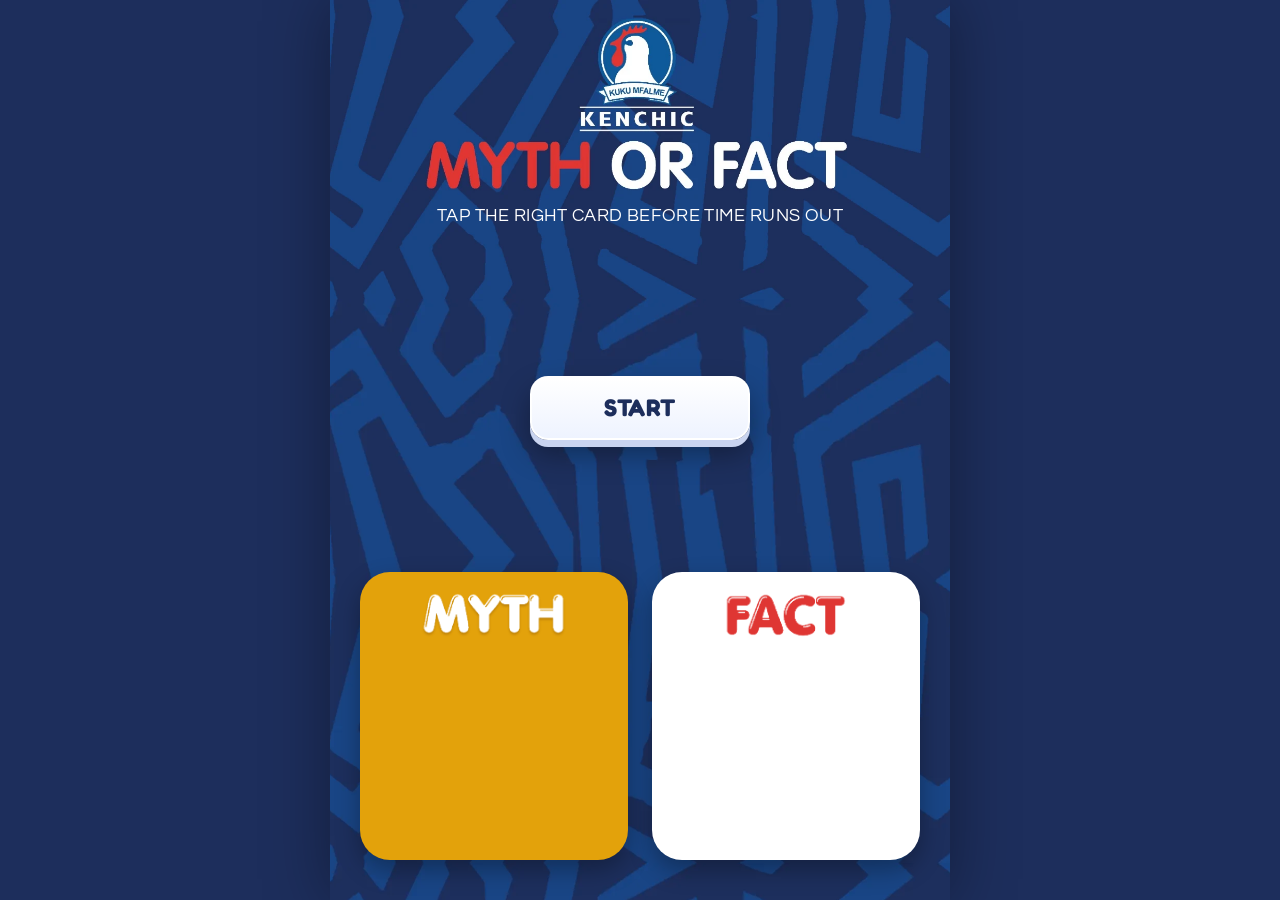
==== commit 51d8bb67: "new pages" ====
--- a/index.html
+++ b/index.html
@@ -37,7 +37,6 @@
        logo/title and the pattern below always line up at every screen size. */
     --tw:min(84vw,420px);
     --bw:calc(var(--tw) * 1.968);   /* 1600px board / 813px title */
-    --top:12px;
   }
   *{box-sizing:border-box; -webkit-tap-highlight-color:transparent;}
   html,body{margin:0;}
@@ -55,12 +54,12 @@
     width:100%; max-width:620px; min-height:100vh; min-height:100svh; margin:0 auto;
     padding:0 clamp(14px,4vw,24px) calc(16px + env(safe-area-inset-bottom));
     background:
-      url("assets/myth-or-fact/header.webp?v=1") center var(--top) / var(--bw) auto no-repeat,
-      url("assets/myth-or-fact/pattern.webp?v=1") center calc(var(--top) + var(--bw) * .34125) / var(--bw) auto repeat-y,
+      url("assets/myth-or-fact/header.webp?v=1") center top / var(--bw) auto no-repeat,
+      url("assets/myth-or-fact/pattern.webp?v=1") center calc(var(--bw) * .36125) / var(--bw) auto repeat-y, /* 578/1600 */
       var(--navy);
   }
   @media (min-width:700px){ .app{box-shadow:0 0 60px rgba(0,0,0,.35);} }
-  .masthead{flex:0 0 auto; height:calc(var(--top) + var(--bw) * .2125);} /* down to the title baseline */
+  .masthead{flex:0 0 auto; height:calc(var(--bw) * .2325);} /* down to the title baseline */
   .instr{margin:clamp(8px,1.6svh,16px) 0 0; text-align:center; font-family:"Questrial",sans-serif;
     font-size:calc(var(--tw) * .042); letter-spacing:.02em;}
 
@@ -128,13 +127,13 @@
     width:100%; aspect-ratio:635/694; max-height:32svh; min-height:130px;
     border-radius:clamp(16px,5vw,30px);
     background:var(--card); box-shadow:0 10px 24px rgba(0,0,0,.3);
-    transition:background-color .25s ease, opacity .25s ease, transform .15s ease;
+    transition:background-color .25s ease, filter .25s ease, transform .15s ease;
   }
   .board.myth{--card:var(--yellow); --label:#fff;}
   .board.fact{--card:#fff; --label:var(--red);}
   .board.is-right{--card:var(--green); --label:#fff; animation:bump .4s ease;}
   .board.is-wrong{--card:var(--red); --label:#fff; animation:shake .4s ease;}
-  .board.is-dim{opacity:.45;}
+  .board.is-dim{filter:saturate(.2) brightness(.6);} /* stays opaque so the pattern doesn't show through */
   .board:disabled{cursor:default;}
   .board:not(:disabled):active{transform:scale(.97);}
   .board:focus-visible{outline:3px solid #fff; outline-offset:3px;}
@@ -164,6 +163,18 @@
   @keyframes bump{0%{transform:scale(1);} 45%{transform:scale(1.06);} 100%{transform:scale(1);}}
   @keyframes shake{0%,100%{transform:none;} 20%,60%{transform:translateX(-6px);} 40%,80%{transform:translateX(6px);}}
   @keyframes fall{0%{transform:translateY(0) rotate(0); opacity:1;} 100%{transform:translateY(118vh) rotate(620deg); opacity:.9;}}
+
+  /* short phones (small Androids, browser bars showing): tighten so it all fits */
+  @media (max-height:620px){
+    .stage{min-height:0;}
+    .badge, .timer{height:44px;}
+    .timer{width:44px;}
+    .timer b{font-size:19px;}
+    .verdict{height:38px;}
+    .btn{padding:11px 32px; font-size:18px;}
+    #startBtn{padding:14px 44px; font-size:22px;}
+    .board{min-height:110px;}
+  }
 
   @media (prefers-reduced-motion:reduce){
     *,*:before,*:after{animation:none !important; transition:none !important;}
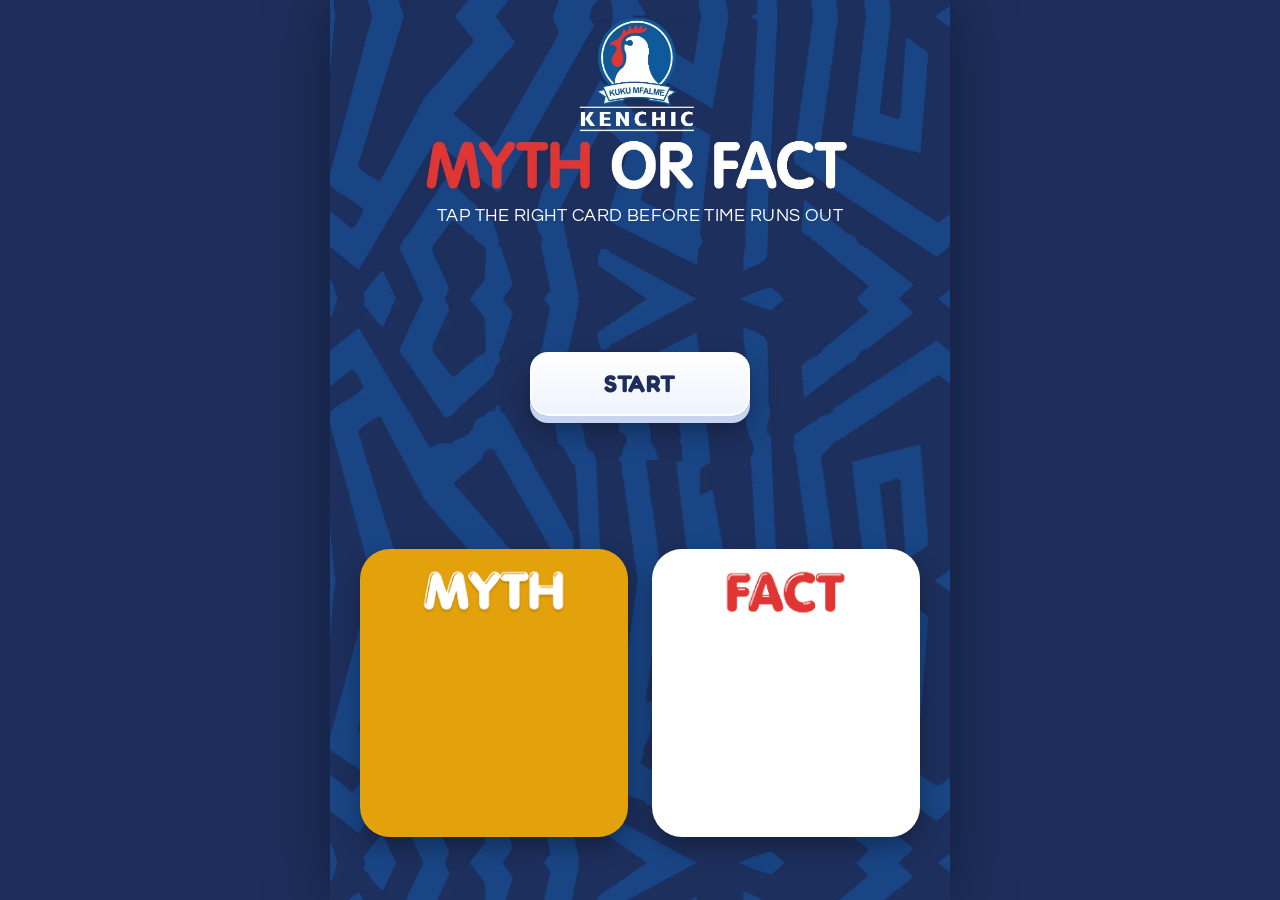
==== commit 5ae32dcf: "new pages" ====
--- a/index.html
+++ b/index.html
@@ -63,8 +63,9 @@
   .instr{margin:clamp(8px,1.6svh,16px) 0 0; text-align:center; font-family:"Questrial",sans-serif;
     font-size:calc(var(--tw) * .042); letter-spacing:.02em;}
 
-  /* statement + cards sit together, centred in whatever height is left */
-  .play{flex:1 0 auto; display:flex; flex-direction:column; justify-content:center;
+  /* statement + cards sit together right under the title; tall screens leave the
+     spare height below the cards, not as a gap above the statement */
+  .play{flex:1 0 auto; display:flex; flex-direction:column; justify-content:flex-start;
     gap:clamp(10px,2.2svh,22px); padding-top:clamp(8px,1.6svh,16px);}
 
   /* ---------- statement area ---------- */
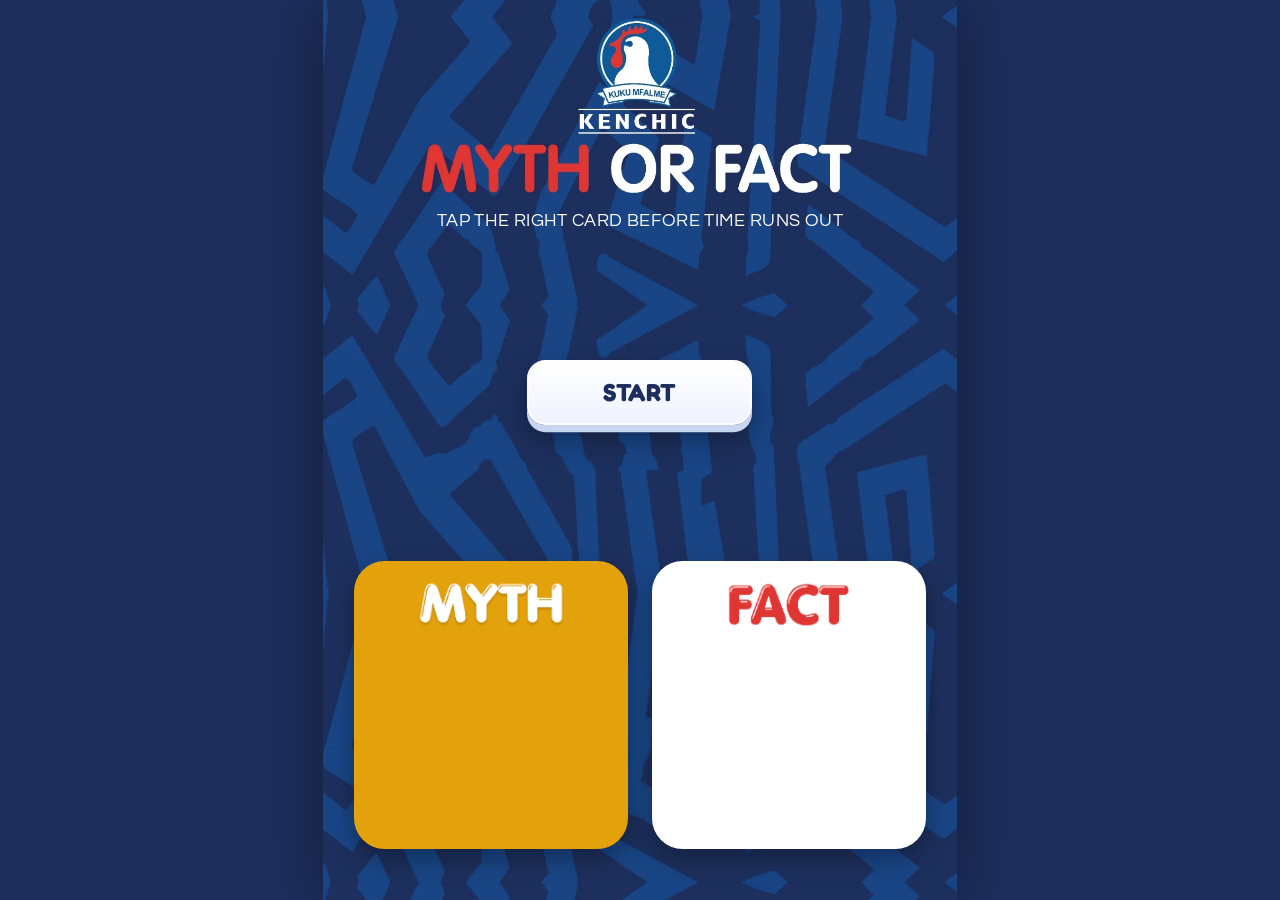
==== commit d4febb7f: "new pages" ====
--- a/index.html
+++ b/index.html
@@ -32,10 +32,14 @@
     --yellow:#e3a20b;   /* MYTH card */
     --green:#1e9e4a;    /* right answer */
     --ink:#1d2e5c;
+    /* One "design pixel". It is 1px on phones; on big screens (event displays, tablets,
+       laptops) it grows until the 620-wide game fills the width or its ~880 height fills
+       the screen, whichever comes first — so the whole game scales up as one. */
+    --u:max(1px, min(100vw / 620, 100vh / 880));
     /* The header IS the board artwork, scaled so the MYTH OR FACT title is --tw wide.
        Both background layers and the masthead spacer derive from --bw, so the baked-in
        logo/title and the pattern below always line up at every screen size. */
-    --tw:min(84vw,420px);
+    --tw:min(84vw, calc(420 * var(--u)));
     --bw:calc(var(--tw) * 1.968);   /* 1600px board / 813px title */
   }
   *{box-sizing:border-box; -webkit-tap-highlight-color:transparent;}
@@ -51,8 +55,8 @@
   /* ---------- page column ---------- */
   .app{
     display:flex; flex-direction:column;
-    width:100%; max-width:620px; min-height:100vh; min-height:100svh; margin:0 auto;
-    padding:0 clamp(14px,4vw,24px) calc(16px + env(safe-area-inset-bottom));
+    width:100%; max-width:calc(620 * var(--u)); min-height:100vh; min-height:100svh; margin:0 auto;
+    padding:0 clamp(14px, 4vw, calc(24 * var(--u))) calc(16 * var(--u) + env(safe-area-inset-bottom));
     background:
       url("assets/myth-or-fact/header.webp?v=1") center top / var(--bw) auto no-repeat,
       url("assets/myth-or-fact/pattern.webp?v=1") center calc(var(--bw) * .36125) / var(--bw) auto repeat-y, /* 578/1600 */
@@ -60,32 +64,33 @@
   }
   @media (min-width:700px){ .app{box-shadow:0 0 60px rgba(0,0,0,.35);} }
   .masthead{flex:0 0 auto; height:calc(var(--bw) * .2325);} /* down to the title baseline */
-  .instr{margin:clamp(8px,1.6svh,16px) 0 0; text-align:center; font-family:"Questrial",sans-serif;
+  .instr{margin:clamp(8px, 1.6svh, calc(16 * var(--u))) 0 0; text-align:center; font-family:"Questrial",sans-serif;
     font-size:calc(var(--tw) * .042); letter-spacing:.02em;}
 
   /* statement + cards sit together right under the title; tall screens leave the
      spare height below the cards, not as a gap above the statement */
   .play{flex:1 0 auto; display:flex; flex-direction:column; justify-content:flex-start;
-    gap:clamp(10px,2.2svh,22px); padding-top:clamp(8px,1.6svh,16px);}
+    gap:clamp(10px, 2.2svh, calc(22 * var(--u))); padding-top:clamp(8px, 1.6svh, calc(16 * var(--u)));}
 
   /* ---------- statement area ---------- */
   .stage{display:flex; flex-direction:column; align-items:center; justify-content:center;
-    gap:clamp(8px,1.6svh,14px); min-height:clamp(200px,33svh,290px);}
-  .badge{height:52px; display:flex; align-items:center; justify-content:center;}
-
-  .timer{position:relative; width:52px; height:52px; border-radius:50%; background:#fff;
+    gap:clamp(8px, 1.6svh, calc(14 * var(--u))); min-height:clamp(200px, 33svh, calc(290 * var(--u)));}
+  .badge{height:calc(52 * var(--u)); display:flex; align-items:center; justify-content:center;}
+
+  .timer{position:relative; width:calc(52 * var(--u)); height:calc(52 * var(--u)); border-radius:50%; background:#fff;
     box-shadow:0 6px 16px rgba(0,0,0,.3);}
   .timer svg{position:absolute; inset:0; width:100%; height:100%; transform:rotate(-90deg);}
   .timer circle{fill:none; stroke-width:4;}
   .timer .track{stroke:#e3e8f3;}
   .timer .ring{stroke:var(--yellow); stroke-linecap:round; stroke-dasharray:131.95; stroke-dashoffset:0;}
   .timer b{position:absolute; inset:0; display:flex; align-items:center; justify-content:center;
-    color:var(--ink); font-weight:700; font-size:22px; font-variant-numeric:tabular-nums;}
+    color:var(--ink); font-weight:700; font-size:calc(22 * var(--u)); font-variant-numeric:tabular-nums;}
   .timer.low .ring{stroke:var(--red);}
   .timer.low b{color:var(--red); animation:beat 1s ease infinite;}
 
-  .verdict{display:inline-flex; align-items:center; gap:.35em; height:44px; padding:0 20px; border-radius:999px;
-    font-weight:600; font-size:clamp(15px,4.4vw,19px); color:#fff; box-shadow:0 6px 16px rgba(0,0,0,.3);
+  .verdict{display:inline-flex; align-items:center; gap:.35em; height:calc(44 * var(--u)); padding:0 calc(20 * var(--u));
+    border-radius:999px; font-weight:600; font-size:clamp(15px, 4.4vw, calc(19 * var(--u))); color:#fff;
+    box-shadow:0 6px 16px rgba(0,0,0,.3);
     animation:pop .35s ease both;}
   .verdict b{font-weight:700;}
   .verdict.right{background:var(--green);}
@@ -93,21 +98,24 @@
   .verdict.timeout{background:#fff; color:var(--ink);}
   .verdict.timeout b{color:var(--red);}
 
-  .qcard{width:100%; max-width:480px; padding:clamp(14px,2.4svh,22px) 20px; border-radius:18px;
-    background:#fff; color:var(--ink); text-align:center; box-shadow:0 14px 32px rgba(0,0,0,.35);}
+  .qcard{width:100%; max-width:calc(480 * var(--u)); padding:clamp(14px, 2.4svh, calc(22 * var(--u))) calc(20 * var(--u));
+    border-radius:calc(18 * var(--u)); background:#fff; color:var(--ink); text-align:center;
+    box-shadow:0 14px 32px rgba(0,0,0,.35);}
   .qcard.pop{animation:pop .45s cubic-bezier(.2,1.4,.4,1) both;}
-  .statement{margin:0; font-weight:600; font-size:clamp(18px,5.2vw,25px); line-height:1.25;}
+  .statement{margin:0; font-weight:600; font-size:clamp(18px, 5.2vw, calc(25 * var(--u))); line-height:1.25;}
 
   .btn{
     appearance:none; cursor:pointer; touch-action:manipulation;
-    min-width:220px; padding:14px 40px; border-radius:18px;
+    min-width:calc(220 * var(--u)); padding:calc(14 * var(--u)) calc(40 * var(--u)); border-radius:calc(18 * var(--u));
     background:linear-gradient(180deg,#fff,#eef3ff); color:var(--ink);
     border:2px solid rgba(255,255,255,.95);
-    font:700 20px/1 "Fredoka",sans-serif; letter-spacing:.5px;
-    box-shadow:0 7px 0 #c9d4f0,0 14px 28px rgba(0,0,0,.34);
-  }
-  .btn:active{transform:translateY(4px); animation:none; box-shadow:0 3px 0 #c9d4f0,0 7px 14px rgba(0,0,0,.32);}
-  #startBtn{font-size:24px; padding:18px 52px; animation:pulse 2.4s ease-in-out infinite;}
+    font:700 calc(20 * var(--u))/1 "Fredoka",sans-serif; letter-spacing:.5px;
+    box-shadow:0 calc(7 * var(--u)) 0 #c9d4f0,0 14px 28px rgba(0,0,0,.34);
+  }
+  .btn:active{transform:translateY(calc(4 * var(--u))); animation:none;
+    box-shadow:0 calc(3 * var(--u)) 0 #c9d4f0,0 7px 14px rgba(0,0,0,.32);}
+  #startBtn{font-size:calc(24 * var(--u)); padding:calc(18 * var(--u)) calc(52 * var(--u));
+    animation:pulse 2.4s ease-in-out infinite;}
 
   /* what shows in each state */
   .app[data-state="ready"] .badge,
@@ -119,14 +127,14 @@
   .app[data-state="question"] #nextBtn{visibility:hidden;} /* hold its space so nothing jumps */
 
   /* ---------- MYTH / FACT cards ---------- */
-  .boards{display:grid; grid-template-columns:1fr 1fr; gap:clamp(12px,4vw,24px);
-    width:100%; max-width:560px; margin:0 auto;}
+  .boards{display:grid; grid-template-columns:1fr 1fr; gap:clamp(12px, 4vw, calc(24 * var(--u)));
+    width:100%; max-width:calc(560 * var(--u)); margin:0 auto;}
   .board{
     appearance:none; border:0; margin:0; padding:0; font:inherit; color:inherit;
     cursor:pointer; touch-action:manipulation;
     display:flex; flex-direction:column; align-items:center;
     width:100%; aspect-ratio:635/694; max-height:32svh; min-height:130px;
-    border-radius:clamp(16px,5vw,30px);
+    border-radius:clamp(16px, 5vw, calc(30 * var(--u)));
     background:var(--card); box-shadow:0 10px 24px rgba(0,0,0,.3);
     transition:background-color .25s ease, filter .25s ease, transform .15s ease;
   }
@@ -150,7 +158,7 @@
   .board.is-right .label, .board.is-wrong .label{filter:none;}
 
   .mark{flex:1; width:100%; display:flex; align-items:center; justify-content:center;}
-  .mark svg{display:none; width:clamp(44px,32%,84px); height:auto;
+  .mark svg{display:none; width:clamp(44px, 32%, calc(84 * var(--u))); height:auto;
     filter:drop-shadow(0 4px 8px rgba(0,0,0,.25)); animation:pop .35s ease both;}
   .board.is-right .mark .ok, .board.is-wrong .mark .no{display:block;}
 
